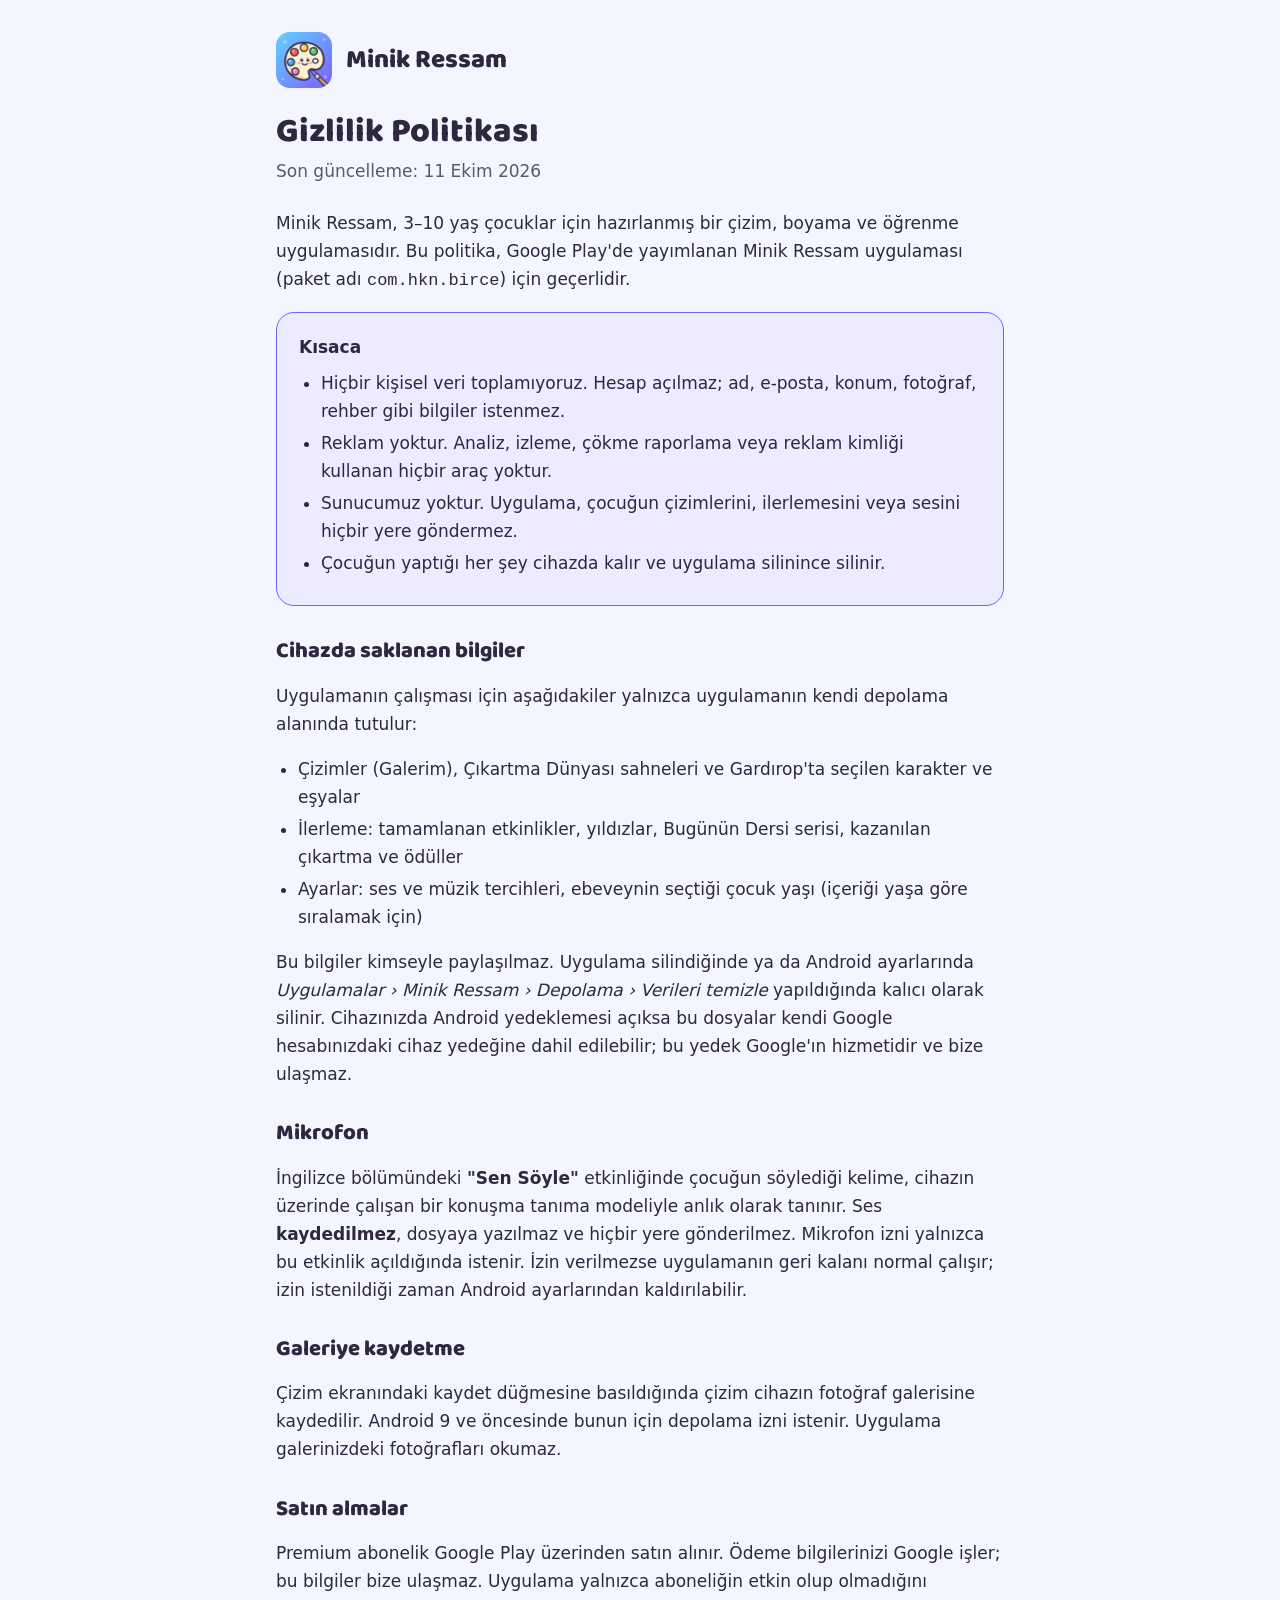
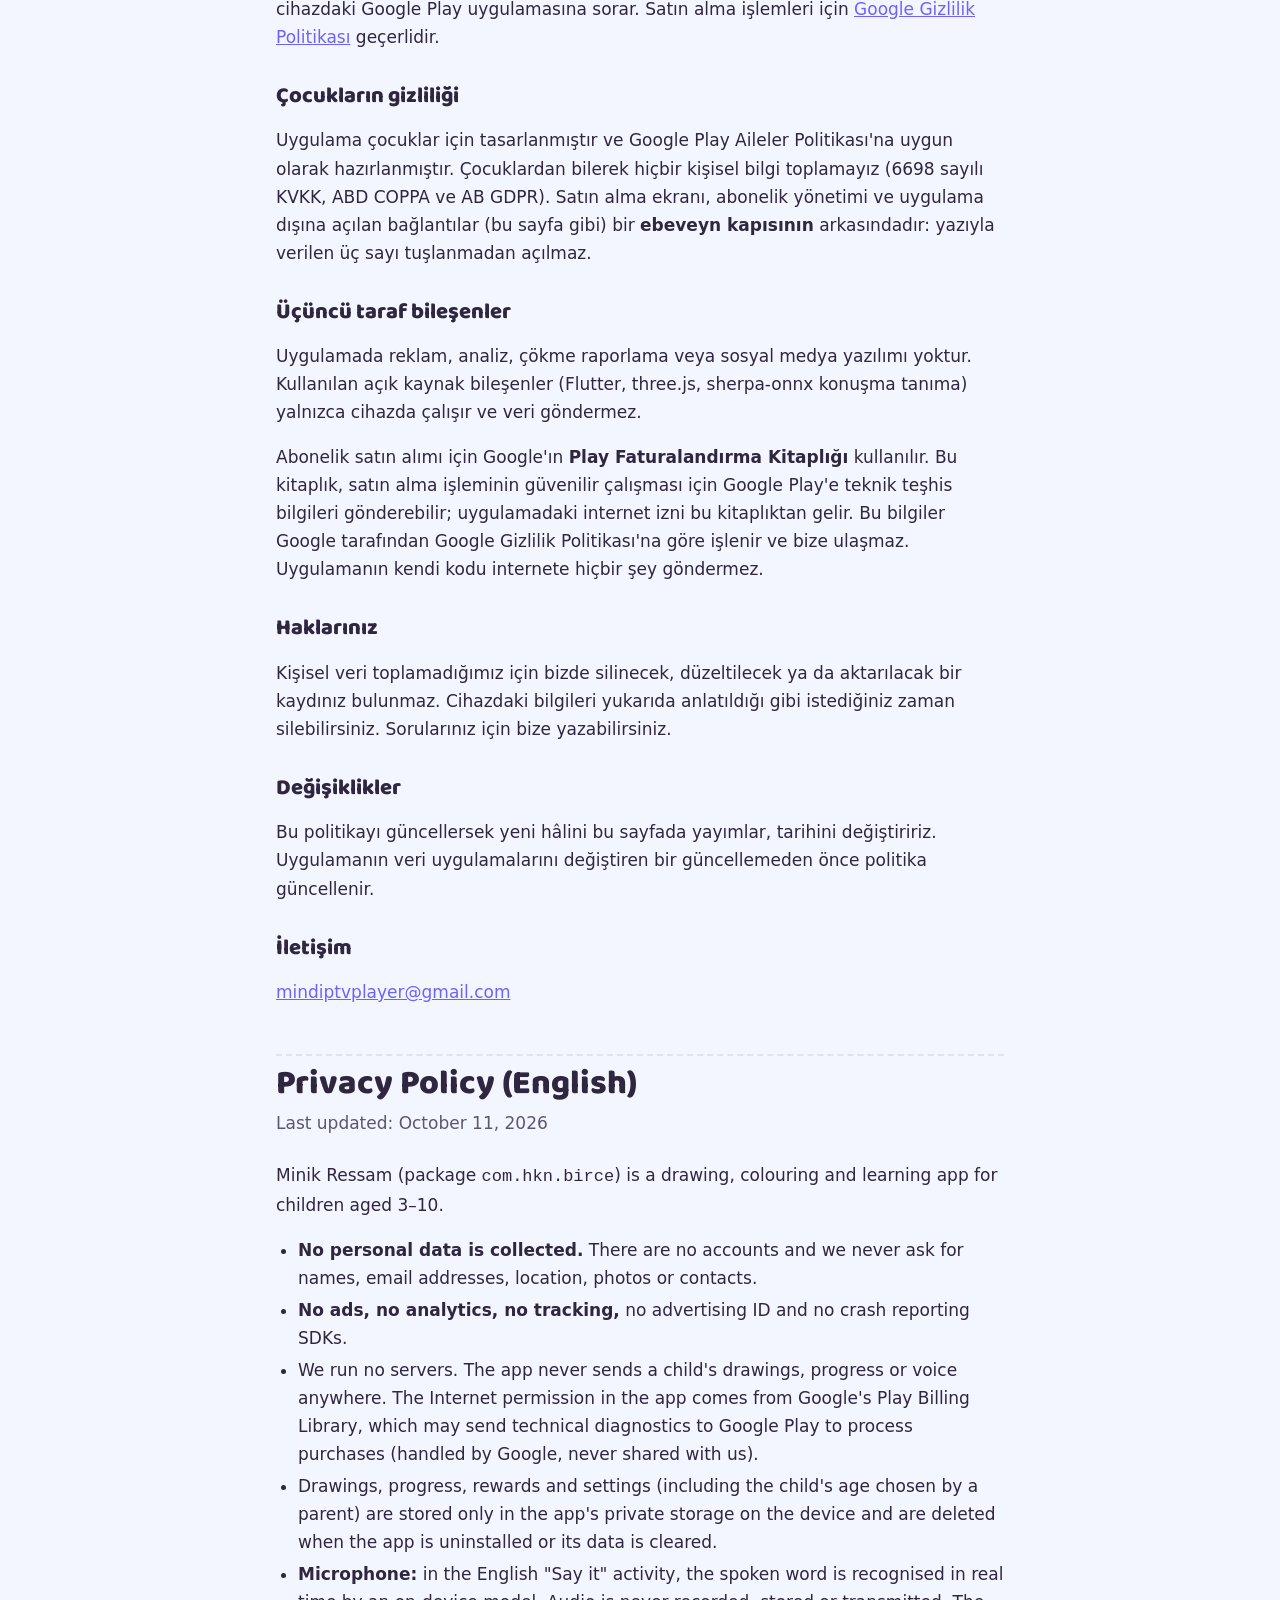
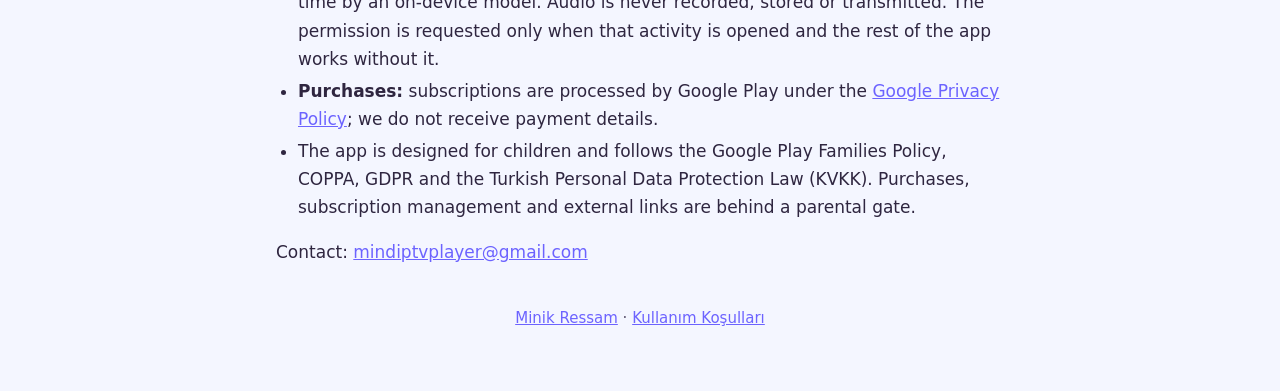
==== gizlilik/index.html @ 478c1c88 "Minik Ressam: gizlilik politikası, kullanım koşulları ve tanıtım sayfası" ====
<!doctype html>
<html lang="tr">
<head>
<meta charset="utf-8">
<meta name="viewport" content="width=device-width, initial-scale=1">
<title>Minik Ressam Gizlilik</title>
<meta name="description" content="Minik Ressam çocuk uygulamasının gizlilik politikası: kişisel veri toplanmaz, reklam yoktur, her şey cihazda kalır.">
<link rel="icon" href="../assets/favicon.png">
<link rel="stylesheet" href="../assets/style.css">
</head>
<body>
<main>
  <header class="top">
    <img src="../assets/icon.png" alt="">
    <a href="../">Minik Ressam</a>
  </header>

  <h1>Gizlilik Politikası</h1>
  <p class="updated">Son güncelleme: 11 Ekim 2026</p>

  <p>Minik Ressam, 3–10 yaş çocuklar için hazırlanmış bir çizim, boyama ve öğrenme uygulamasıdır. Bu politika,
  Google Play'de yayımlanan Minik Ressam uygulaması (paket adı <code>com.hkn.birce</code>) için geçerlidir.</p>

  <div class="card summary">
    <strong>Kısaca</strong>
    <ul>
      <li>Hiçbir kişisel veri toplamıyoruz. Hesap açılmaz; ad, e-posta, konum, fotoğraf, rehber gibi bilgiler istenmez.</li>
      <li>Reklam yoktur. Analiz, izleme, çökme raporlama veya reklam kimliği kullanan hiçbir araç yoktur.</li>
      <li>Sunucumuz yoktur. Uygulama, çocuğun çizimlerini, ilerlemesini veya sesini hiçbir yere göndermez.</li>
      <li>Çocuğun yaptığı her şey cihazda kalır ve uygulama silinince silinir.</li>
    </ul>
  </div>

  <h2>Cihazda saklanan bilgiler</h2>
  <p>Uygulamanın çalışması için aşağıdakiler yalnızca uygulamanın kendi depolama alanında tutulur:</p>
  <ul>
    <li>Çizimler (Galerim), Çıkartma Dünyası sahneleri ve Gardırop'ta seçilen karakter ve eşyalar</li>
    <li>İlerleme: tamamlanan etkinlikler, yıldızlar, Bugünün Dersi serisi, kazanılan çıkartma ve ödüller</li>
    <li>Ayarlar: ses ve müzik tercihleri, ebeveynin seçtiği çocuk yaşı (içeriği yaşa göre sıralamak için)</li>
  </ul>
  <p>Bu bilgiler kimseyle paylaşılmaz. Uygulama silindiğinde ya da Android ayarlarında
  <em>Uygulamalar › Minik Ressam › Depolama › Verileri temizle</em> yapıldığında kalıcı olarak silinir.
  Cihazınızda Android yedeklemesi açıksa bu dosyalar kendi Google hesabınızdaki cihaz yedeğine dahil
  edilebilir; bu yedek Google'ın hizmetidir ve bize ulaşmaz.</p>

  <h2>Mikrofon</h2>
  <p>İngilizce bölümündeki <strong>"Sen Söyle"</strong> etkinliğinde çocuğun söylediği kelime, cihazın üzerinde
  çalışan bir konuşma tanıma modeliyle anlık olarak tanınır. Ses <strong>kaydedilmez</strong>, dosyaya yazılmaz
  ve hiçbir yere gönderilmez. Mikrofon izni yalnızca bu etkinlik açıldığında istenir. İzin verilmezse uygulamanın
  geri kalanı normal çalışır; izin istenildiği zaman Android ayarlarından kaldırılabilir.</p>

  <h2>Galeriye kaydetme</h2>
  <p>Çizim ekranındaki kaydet düğmesine basıldığında çizim cihazın fotoğraf galerisine kaydedilir. Android 9 ve
  öncesinde bunun için depolama izni istenir. Uygulama galerinizdeki fotoğrafları okumaz.</p>

  <h2>Satın almalar</h2>
  <p>Premium abonelik Google Play üzerinden satın alınır. Ödeme bilgilerinizi Google işler; bu bilgiler bize
  ulaşmaz. Uygulama yalnızca aboneliğin etkin olup olmadığını cihazdaki Google Play uygulamasına sorar.
  Satın alma işlemleri için <a href="https://policies.google.com/privacy" rel="noopener">Google Gizlilik
  Politikası</a> geçerlidir.</p>

  <h2>Çocukların gizliliği</h2>
  <p>Uygulama çocuklar için tasarlanmıştır ve Google Play Aileler Politikası'na uygun olarak hazırlanmıştır.
  Çocuklardan bilerek hiçbir kişisel bilgi toplamayız (6698 sayılı KVKK, ABD COPPA ve AB GDPR). Satın alma ekranı,
  abonelik yönetimi ve uygulama dışına açılan bağlantılar (bu sayfa gibi) bir <strong>ebeveyn kapısının</strong>
  arkasındadır: yazıyla verilen üç sayı tuşlanmadan açılmaz.</p>

  <h2>Üçüncü taraf bileşenler</h2>
  <p>Uygulamada reklam, analiz, çökme raporlama veya sosyal medya yazılımı yoktur. Kullanılan açık kaynak
  bileşenler (Flutter, three.js, sherpa-onnx konuşma tanıma) yalnızca cihazda çalışır ve veri göndermez.</p>
  <p>Abonelik satın alımı için Google'ın <strong>Play Faturalandırma Kitaplığı</strong> kullanılır. Bu kitaplık,
  satın alma işleminin güvenilir çalışması için Google Play'e teknik teşhis bilgileri gönderebilir; uygulamadaki
  internet izni bu kitaplıktan gelir. Bu bilgiler Google tarafından Google Gizlilik Politikası'na göre işlenir ve
  bize ulaşmaz. Uygulamanın kendi kodu internete hiçbir şey göndermez.</p>

  <h2>Haklarınız</h2>
  <p>Kişisel veri toplamadığımız için bizde silinecek, düzeltilecek ya da aktarılacak bir kaydınız bulunmaz.
  Cihazdaki bilgileri yukarıda anlatıldığı gibi istediğiniz zaman silebilirsiniz. Sorularınız için bize
  yazabilirsiniz.</p>

  <h2>Değişiklikler</h2>
  <p>Bu politikayı güncellersek yeni hâlini bu sayfada yayımlar, tarihini değiştiririz. Uygulamanın veri
  uygulamalarını değiştiren bir güncellemeden önce politika güncellenir.</p>

  <h2>İletişim</h2>
  <p><a href="mailto:mindiptvplayer@gmail.com">mindiptvplayer@gmail.com</a></p>

  <section class="lang" lang="en">
    <h1>Privacy Policy (English)</h1>
    <p class="updated">Last updated: October 11, 2026</p>
    <p>Minik Ressam (package <code>com.hkn.birce</code>) is a drawing, colouring and learning app for children
    aged 3–10.</p>
    <ul>
      <li><strong>No personal data is collected.</strong> There are no accounts and we never ask for names, email
      addresses, location, photos or contacts.</li>
      <li><strong>No ads, no analytics, no tracking,</strong> no advertising ID and no crash reporting SDKs.</li>
      <li>We run no servers. The app never sends a child's drawings, progress or voice anywhere. The Internet
      permission in the app comes from Google's Play Billing Library, which may send technical diagnostics to
      Google Play to process purchases (handled by Google, never shared with us).</li>
      <li>Drawings, progress, rewards and settings (including the child's age chosen by a parent) are stored only
      in the app's private storage on the device and are deleted when the app is uninstalled or its data is
      cleared.</li>
      <li><strong>Microphone:</strong> in the English "Say it" activity, the spoken word is recognised in real time by
      an on-device model. Audio is never recorded, stored or transmitted. The permission is requested only when
      that activity is opened and the rest of the app works without it.</li>
      <li><strong>Purchases:</strong> subscriptions are processed by Google Play under the
      <a href="https://policies.google.com/privacy" rel="noopener">Google Privacy Policy</a>; we do not receive
      payment details.</li>
      <li>The app is designed for children and follows the Google Play Families Policy, COPPA, GDPR and the
      Turkish Personal Data Protection Law (KVKK). Purchases, subscription management and external links are
      behind a parental gate.</li>
    </ul>
    <p>Contact: <a href="mailto:mindiptvplayer@gmail.com">mindiptvplayer@gmail.com</a></p>
  </section>

  <footer><a href="../">Minik Ressam</a> · <a href="../kullanim-kosullari/">Kullanım Koşulları</a></footer>
</main>
</body>
</html>
---- assets/style.css ----
@font-face {
  font-family: "Baloo 2";
  src: url("Baloo2-ExtraBold.ttf") format("truetype");
  font-weight: 800;
  font-display: swap;
}

:root {
  --bg: #f4f6ff;
  --card: #ffffff;
  --ink: #2f2640;
  --ink-soft: #5d5670;
  --line: #e3e1ef;
  --accent: #6c63ff;
  --accent-soft: #ecebff;
  --ok: #2e9d57;
  color-scheme: light;
}

@media (prefers-color-scheme: dark) {
  :root:not([data-theme="light"]) {
    --bg: #17141f;
    --card: #221e2d;
    --ink: #f1eef8;
    --ink-soft: #b9b3c9;
    --line: #36304a;
    --accent: #a19bff;
    --accent-soft: #2d2945;
    --ok: #6fd391;
    color-scheme: dark;
  }
}

:root[data-theme="dark"] {
  --bg: #17141f;
  --card: #221e2d;
  --ink: #f1eef8;
  --ink-soft: #b9b3c9;
  --line: #36304a;
  --accent: #a19bff;
  --accent-soft: #2d2945;
  --ok: #6fd391;
  color-scheme: dark;
}

* { box-sizing: border-box; }

html { -webkit-text-size-adjust: 100%; }

body {
  margin: 0;
  background: var(--bg);
  color: var(--ink);
  font: 17px/1.65 system-ui, -apple-system, "Segoe UI", Roboto, "Noto Sans", sans-serif;
}

main {
  max-width: 760px;
  margin: 0 auto;
  padding: 32px 16px 64px;
}

header.top {
  display: flex;
  align-items: center;
  gap: 14px;
  margin-bottom: 24px;
}

header.top img {
  width: 56px;
  height: 56px;
  border-radius: 14px;
}

header.top a {
  color: inherit;
  text-decoration: none;
  font: 800 26px/1.1 "Baloo 2", system-ui, sans-serif;
}

h1, h2 {
  font-family: "Baloo 2", system-ui, sans-serif;
  font-weight: 800;
  line-height: 1.2;
}

h1 { font-size: 34px; margin: 0 0 4px; }
h2 { font-size: 22px; margin: 32px 0 8px; }

.updated { color: var(--ink-soft); margin: 0 0 24px; }

.card {
  background: var(--card);
  border: 1px solid var(--line);
  border-radius: 18px;
  padding: 20px 22px;
  margin: 16px 0;
}

.card.summary { border-color: var(--accent); background: var(--accent-soft); }

ul { padding-left: 22px; margin: 8px 0; }
li { margin: 4px 0; }

a { color: var(--accent); }

.lang {
  margin-top: 48px;
  padding-top: 8px;
  border-top: 2px dashed var(--line);
}

.hero {
  text-align: center;
  padding: 24px 0 8px;
}

.hero img {
  width: 128px;
  height: 128px;
  border-radius: 30px;
  box-shadow: 0 10px 30px rgba(80, 70, 160, .25);
}

.hero h1 { font-size: 42px; margin-top: 16px; }
.hero p { color: var(--ink-soft); font-size: 19px; margin: 4px 0 0; }

.links {
  display: grid;
  grid-template-columns: repeat(auto-fit, minmax(200px, 1fr));
  gap: 12px;
  margin: 28px 0;
}

.links a {
  display: block;
  background: var(--card);
  border: 1px solid var(--line);
  border-radius: 16px;
  padding: 16px 18px;
  text-decoration: none;
  color: var(--ink);
  font-weight: 600;
}

.links a span { display: block; color: var(--ink-soft); font-weight: 400; font-size: 15px; }

footer {
  color: var(--ink-soft);
  font-size: 15px;
  margin-top: 40px;
  text-align: center;
}
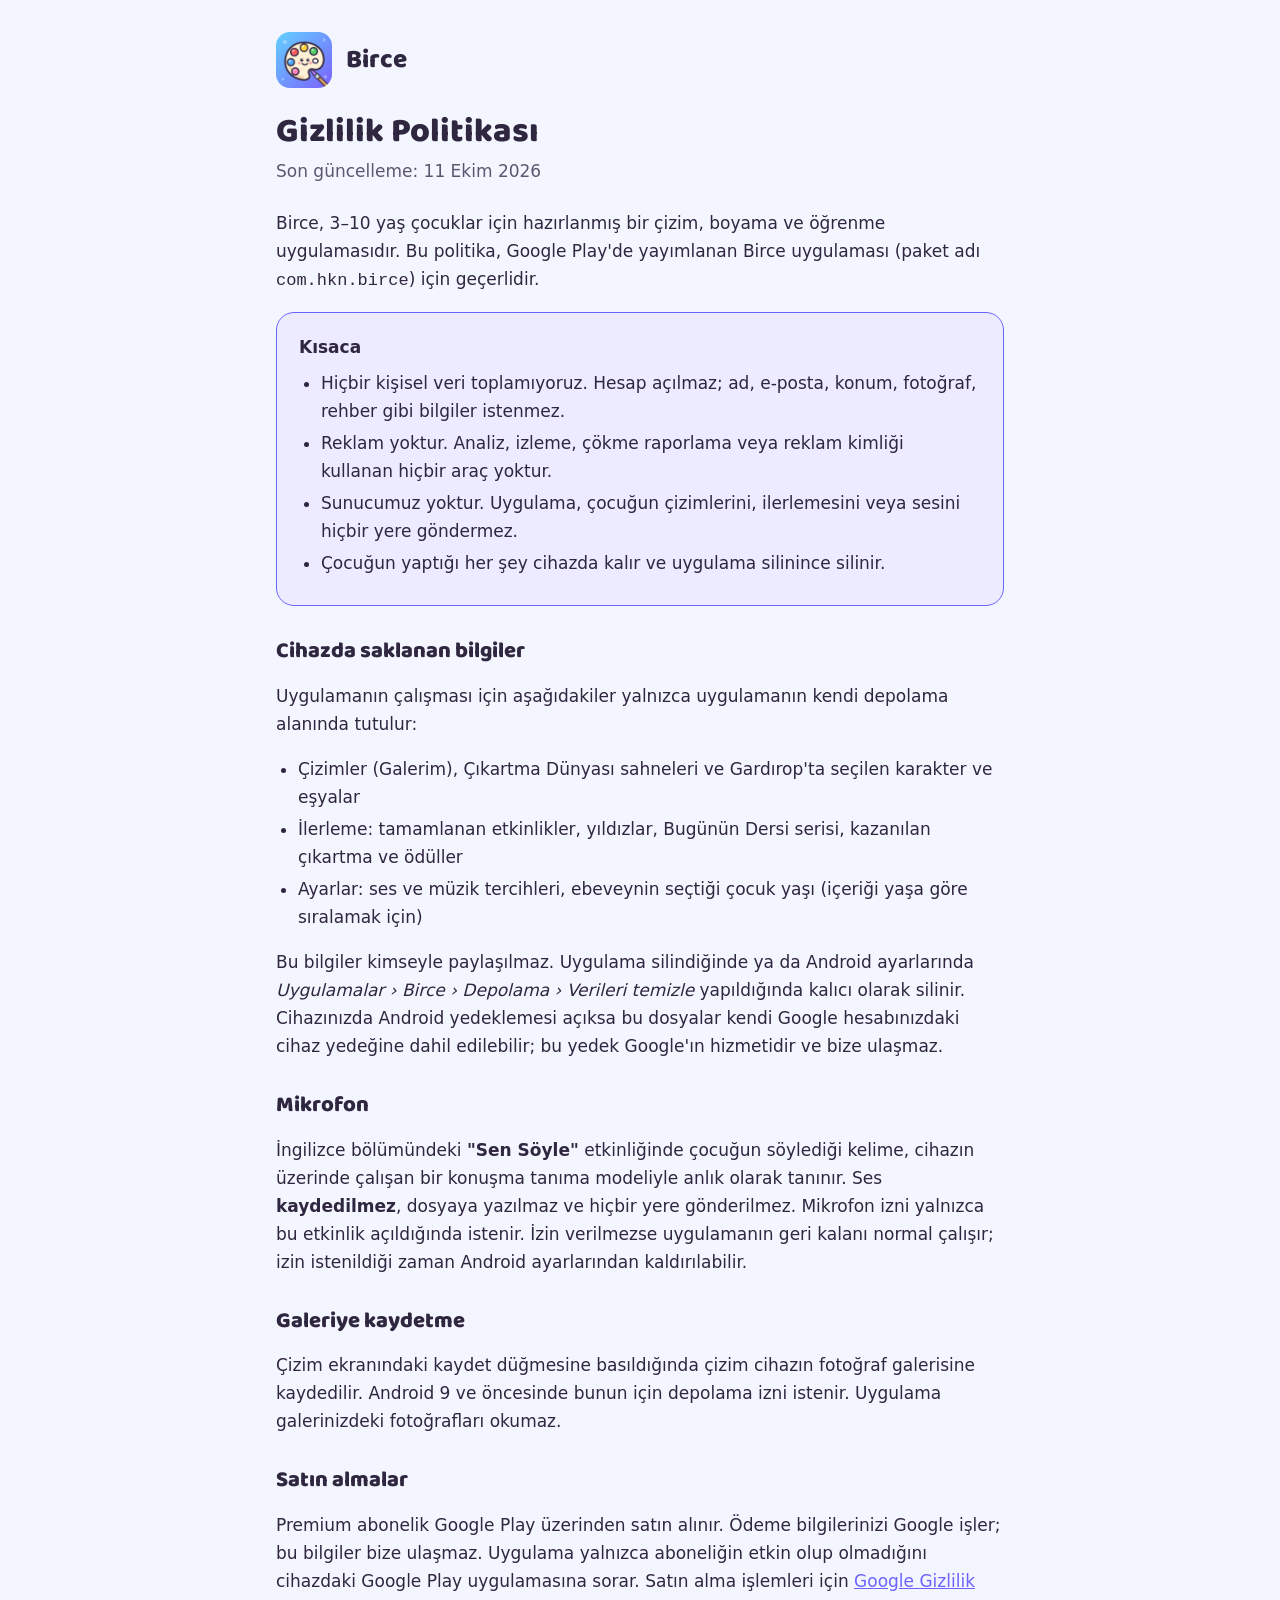
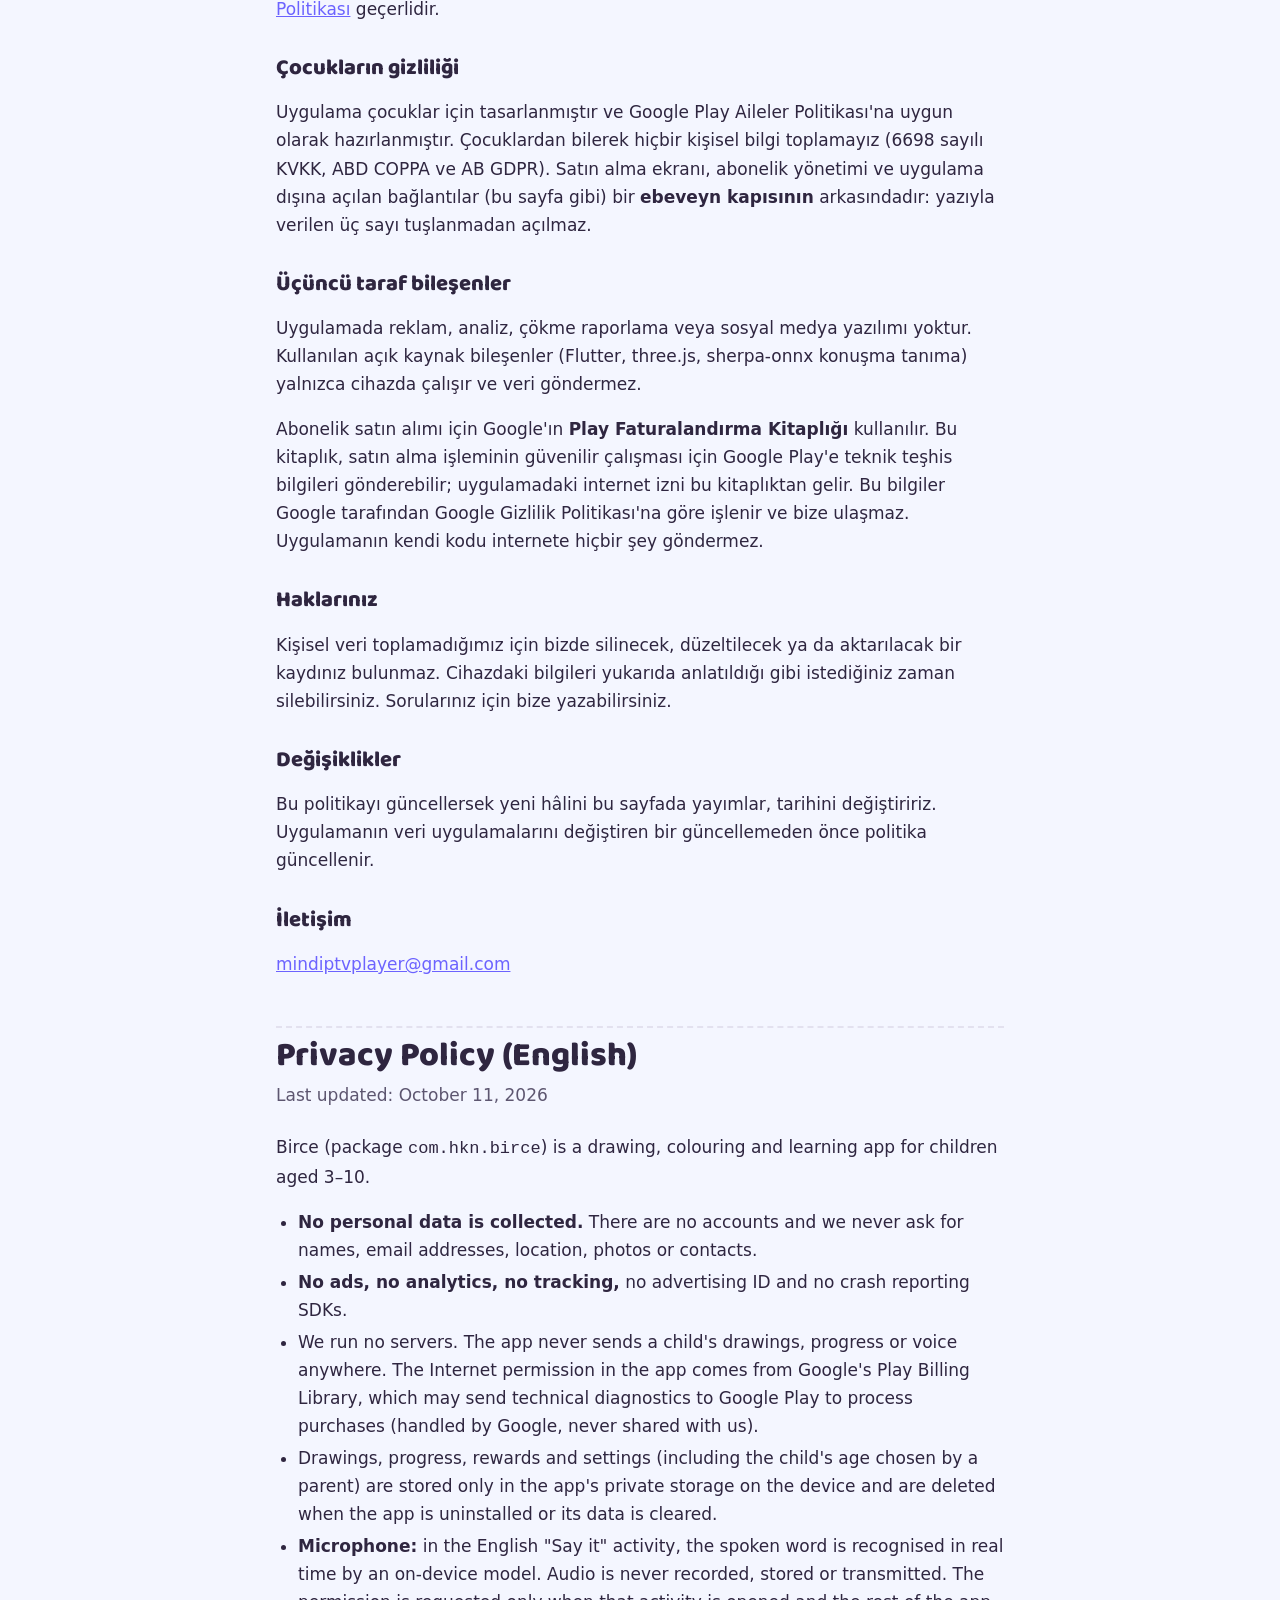
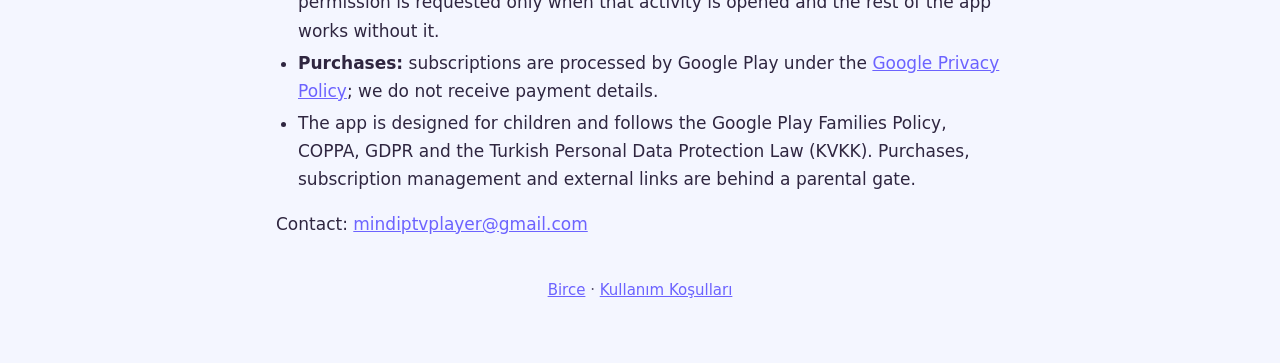
==== commit 5c60b4f5: "Uygulamanın adı Birce oldu" ====
--- a/gizlilik/index.html
+++ b/gizlilik/index.html
@@ -3,8 +3,8 @@
 <head>
 <meta charset="utf-8">
 <meta name="viewport" content="width=device-width, initial-scale=1">
-<title>Minik Ressam Gizlilik</title>
-<meta name="description" content="Minik Ressam çocuk uygulamasının gizlilik politikası: kişisel veri toplanmaz, reklam yoktur, her şey cihazda kalır.">
+<title>Birce Gizlilik</title>
+<meta name="description" content="Birce çocuk uygulamasının gizlilik politikası: kişisel veri toplanmaz, reklam yoktur, her şey cihazda kalır.">
 <link rel="icon" href="../assets/favicon.png">
 <link rel="stylesheet" href="../assets/style.css">
 </head>
@@ -12,14 +12,14 @@
 <main>
   <header class="top">
     <img src="../assets/icon.png" alt="">
-    <a href="../">Minik Ressam</a>
+    <a href="../">Birce</a>
   </header>
 
   <h1>Gizlilik Politikası</h1>
   <p class="updated">Son güncelleme: 11 Ekim 2026</p>
 
-  <p>Minik Ressam, 3–10 yaş çocuklar için hazırlanmış bir çizim, boyama ve öğrenme uygulamasıdır. Bu politika,
-  Google Play'de yayımlanan Minik Ressam uygulaması (paket adı <code>com.hkn.birce</code>) için geçerlidir.</p>
+  <p>Birce, 3–10 yaş çocuklar için hazırlanmış bir çizim, boyama ve öğrenme uygulamasıdır. Bu politika,
+  Google Play'de yayımlanan Birce uygulaması (paket adı <code>com.hkn.birce</code>) için geçerlidir.</p>
 
   <div class="card summary">
     <strong>Kısaca</strong>
@@ -39,7 +39,7 @@
     <li>Ayarlar: ses ve müzik tercihleri, ebeveynin seçtiği çocuk yaşı (içeriği yaşa göre sıralamak için)</li>
   </ul>
   <p>Bu bilgiler kimseyle paylaşılmaz. Uygulama silindiğinde ya da Android ayarlarında
-  <em>Uygulamalar › Minik Ressam › Depolama › Verileri temizle</em> yapıldığında kalıcı olarak silinir.
+  <em>Uygulamalar › Birce › Depolama › Verileri temizle</em> yapıldığında kalıcı olarak silinir.
   Cihazınızda Android yedeklemesi açıksa bu dosyalar kendi Google hesabınızdaki cihaz yedeğine dahil
   edilebilir; bu yedek Google'ın hizmetidir ve bize ulaşmaz.</p>
 
@@ -88,7 +88,7 @@
   <section class="lang" lang="en">
     <h1>Privacy Policy (English)</h1>
     <p class="updated">Last updated: October 11, 2026</p>
-    <p>Minik Ressam (package <code>com.hkn.birce</code>) is a drawing, colouring and learning app for children
+    <p>Birce (package <code>com.hkn.birce</code>) is a drawing, colouring and learning app for children
     aged 3–10.</p>
     <ul>
       <li><strong>No personal data is collected.</strong> There are no accounts and we never ask for names, email
@@ -113,7 +113,7 @@
     <p>Contact: <a href="mailto:mindiptvplayer@gmail.com">mindiptvplayer@gmail.com</a></p>
   </section>
 
-  <footer><a href="../">Minik Ressam</a> · <a href="../kullanim-kosullari/">Kullanım Koşulları</a></footer>
+  <footer><a href="../">Birce</a> · <a href="../kullanim-kosullari/">Kullanım Koşulları</a></footer>
 </main>
 </body>
 </html>
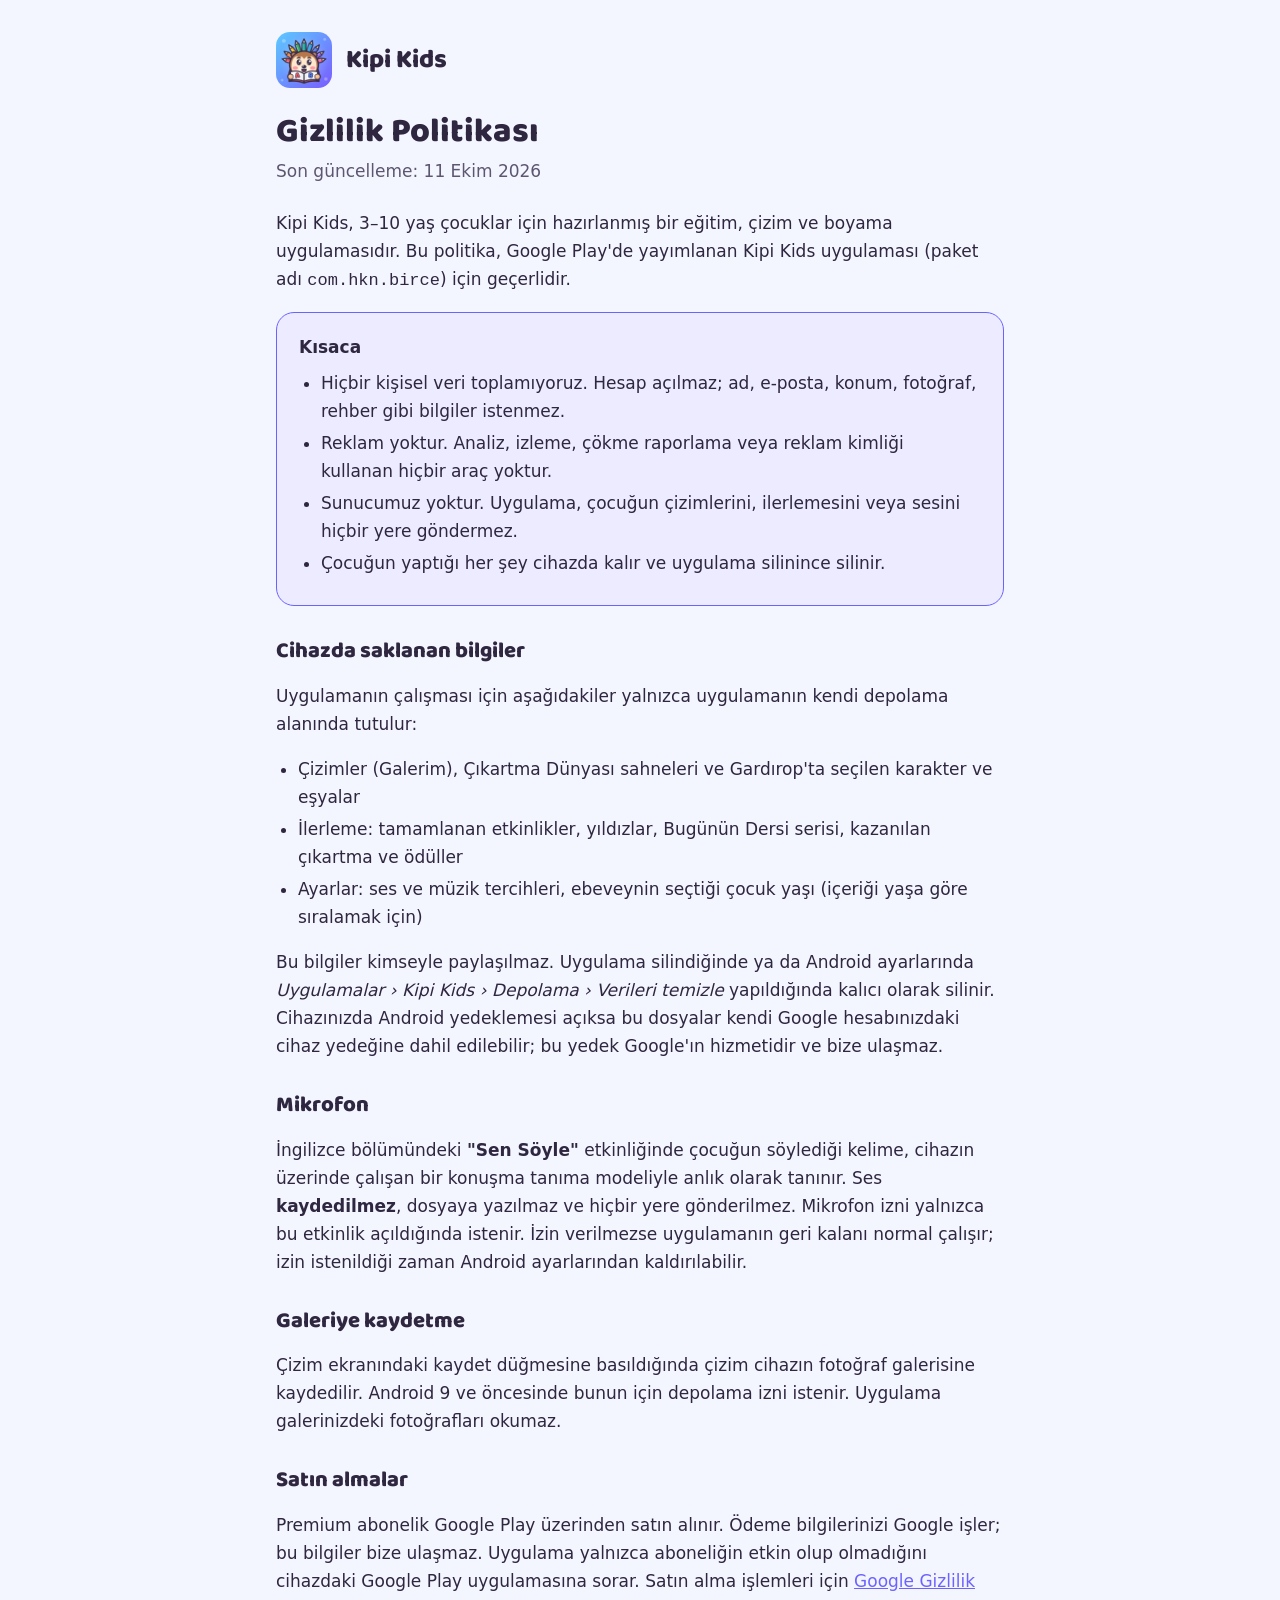
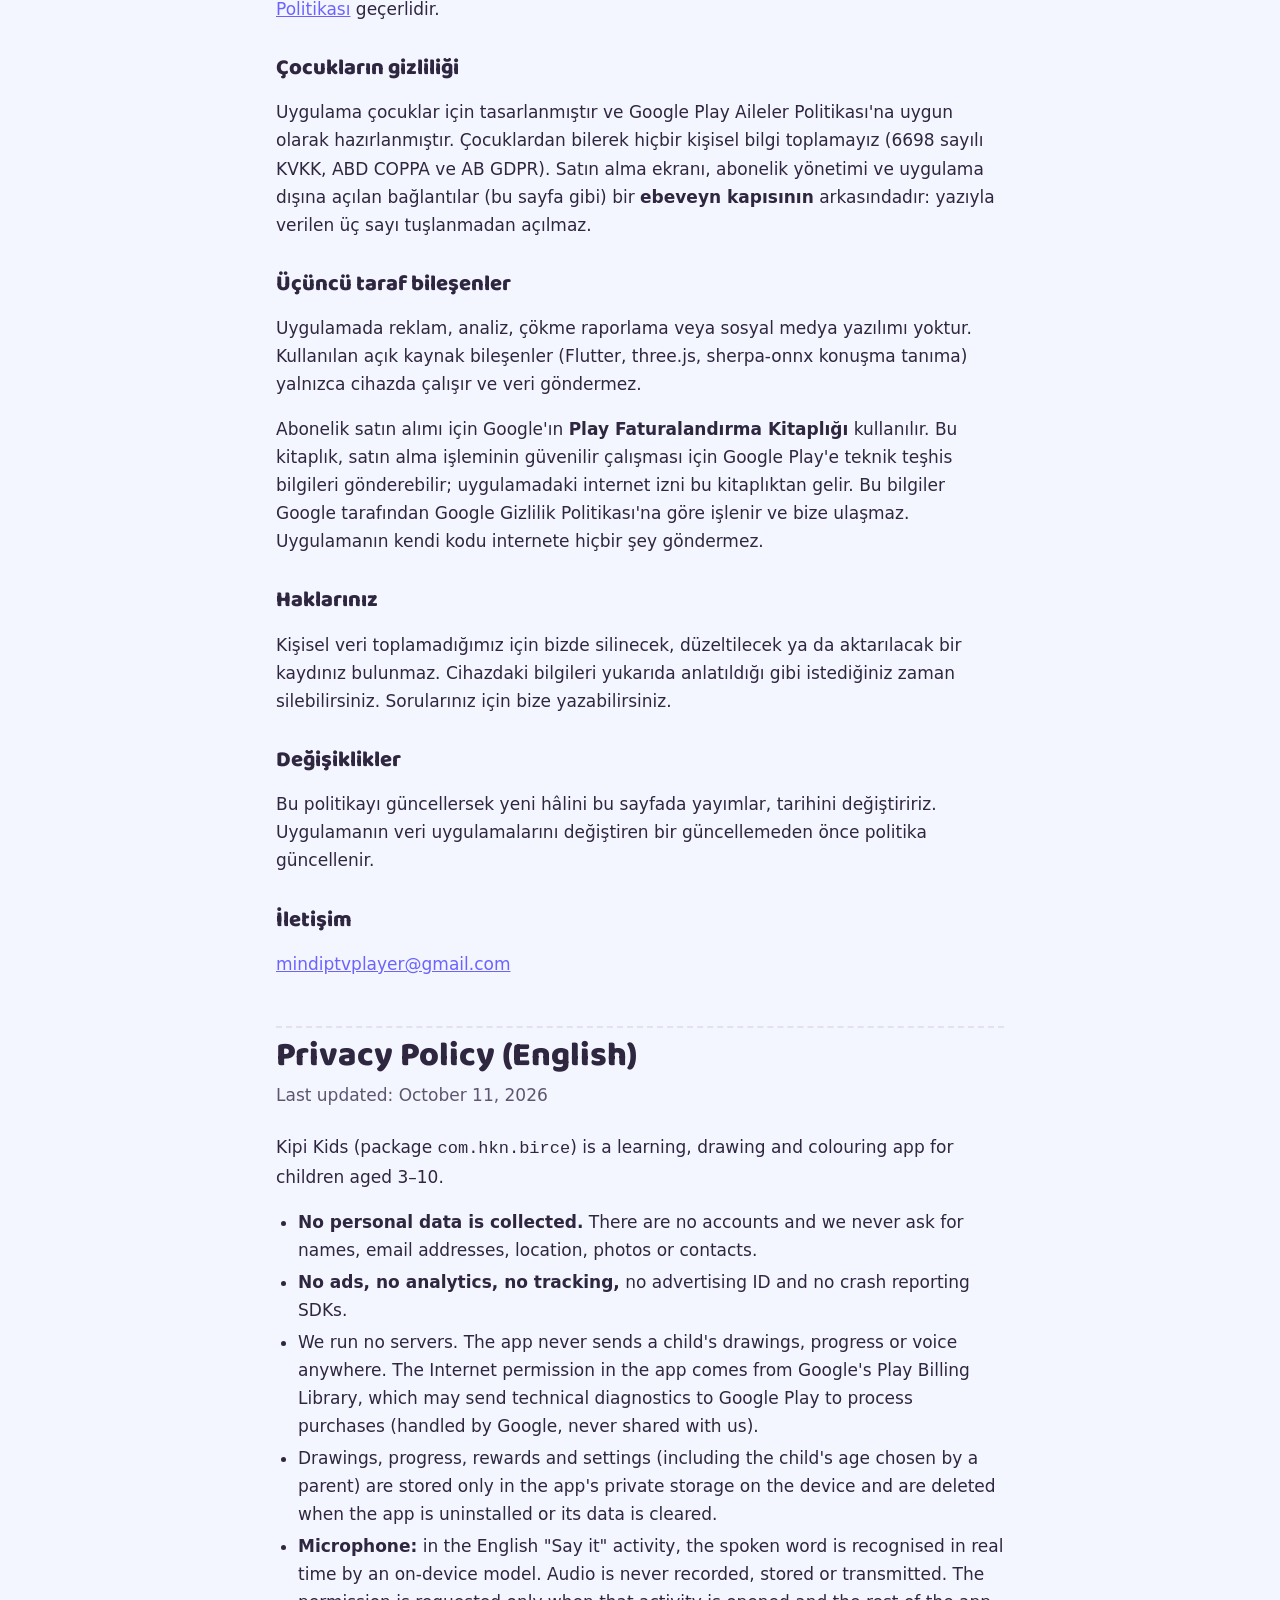
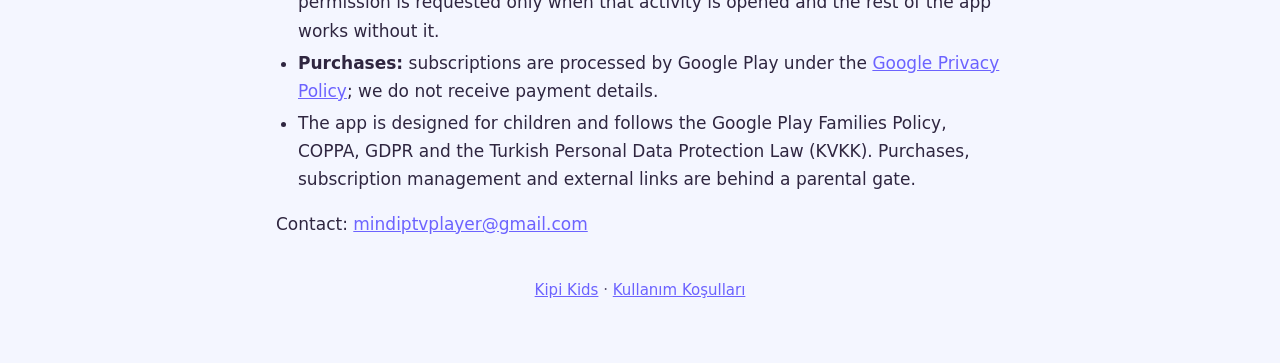
==== commit d8b4c612: "Uygulamanın adı Kipi Kids oldu; rehberi Kirpi Kipi Yeni simge (elinde ABC kitabıyla kalem dikenli ki" ====
--- a/gizlilik/index.html
+++ b/gizlilik/index.html
@@ -3,8 +3,8 @@
 <head>
 <meta charset="utf-8">
 <meta name="viewport" content="width=device-width, initial-scale=1">
-<title>Birce Gizlilik</title>
-<meta name="description" content="Birce çocuk uygulamasının gizlilik politikası: kişisel veri toplanmaz, reklam yoktur, her şey cihazda kalır.">
+<title>Kipi Kids Gizlilik</title>
+<meta name="description" content="Kipi Kids çocuk uygulamasının gizlilik politikası: kişisel veri toplanmaz, reklam yoktur, her şey cihazda kalır.">
 <link rel="icon" href="../assets/favicon.png">
 <link rel="stylesheet" href="../assets/style.css">
 </head>
@@ -12,14 +12,14 @@
 <main>
   <header class="top">
     <img src="../assets/icon.png" alt="">
-    <a href="../">Birce</a>
+    <a href="../">Kipi Kids</a>
   </header>
 
   <h1>Gizlilik Politikası</h1>
   <p class="updated">Son güncelleme: 11 Ekim 2026</p>
 
-  <p>Birce, 3–10 yaş çocuklar için hazırlanmış bir çizim, boyama ve öğrenme uygulamasıdır. Bu politika,
-  Google Play'de yayımlanan Birce uygulaması (paket adı <code>com.hkn.birce</code>) için geçerlidir.</p>
+  <p>Kipi Kids, 3–10 yaş çocuklar için hazırlanmış bir eğitim, çizim ve boyama uygulamasıdır. Bu politika,
+  Google Play'de yayımlanan Kipi Kids uygulaması (paket adı <code>com.hkn.birce</code>) için geçerlidir.</p>
 
   <div class="card summary">
     <strong>Kısaca</strong>
@@ -39,7 +39,7 @@
     <li>Ayarlar: ses ve müzik tercihleri, ebeveynin seçtiği çocuk yaşı (içeriği yaşa göre sıralamak için)</li>
   </ul>
   <p>Bu bilgiler kimseyle paylaşılmaz. Uygulama silindiğinde ya da Android ayarlarında
-  <em>Uygulamalar › Birce › Depolama › Verileri temizle</em> yapıldığında kalıcı olarak silinir.
+  <em>Uygulamalar › Kipi Kids › Depolama › Verileri temizle</em> yapıldığında kalıcı olarak silinir.
   Cihazınızda Android yedeklemesi açıksa bu dosyalar kendi Google hesabınızdaki cihaz yedeğine dahil
   edilebilir; bu yedek Google'ın hizmetidir ve bize ulaşmaz.</p>
 
@@ -88,7 +88,7 @@
   <section class="lang" lang="en">
     <h1>Privacy Policy (English)</h1>
     <p class="updated">Last updated: October 11, 2026</p>
-    <p>Birce (package <code>com.hkn.birce</code>) is a drawing, colouring and learning app for children
+    <p>Kipi Kids (package <code>com.hkn.birce</code>) is a learning, drawing and colouring app for children
     aged 3–10.</p>
     <ul>
       <li><strong>No personal data is collected.</strong> There are no accounts and we never ask for names, email
@@ -113,7 +113,7 @@
     <p>Contact: <a href="mailto:mindiptvplayer@gmail.com">mindiptvplayer@gmail.com</a></p>
   </section>
 
-  <footer><a href="../">Birce</a> · <a href="../kullanim-kosullari/">Kullanım Koşulları</a></footer>
+  <footer><a href="../">Kipi Kids</a> · <a href="../kullanim-kosullari/">Kullanım Koşulları</a></footer>
 </main>
 </body>
 </html>
--- a/assets/style.css
+++ b/assets/style.css
@@ -152,3 +152,45 @@
   margin-top: 40px;
   text-align: center;
 }
+
+.mascot {
+  display: flex;
+  align-items: center;
+  gap: 18px;
+  margin: 24px 0 8px;
+}
+
+.mascot img {
+  flex: none;
+  width: 150px;
+  height: auto;
+}
+
+.bubble {
+  position: relative;
+  margin: 0;
+  background: var(--card);
+  border: 1px solid var(--line);
+  border-radius: 18px;
+  padding: 16px 20px;
+}
+
+/* Konuşma balonunun Kipi'ye bakan ucu. */
+.bubble::before {
+  content: "";
+  position: absolute;
+  left: -9px;
+  top: 50%;
+  width: 16px;
+  height: 16px;
+  background: var(--card);
+  border-left: 1px solid var(--line);
+  border-bottom: 1px solid var(--line);
+  transform: translateY(-50%) rotate(45deg);
+}
+
+@media (max-width: 520px) {
+  .mascot { flex-direction: column; text-align: center; }
+  .mascot img { width: 130px; }
+  .bubble::before { left: 50%; top: -9px; transform: translateX(-50%) rotate(135deg); }
+}
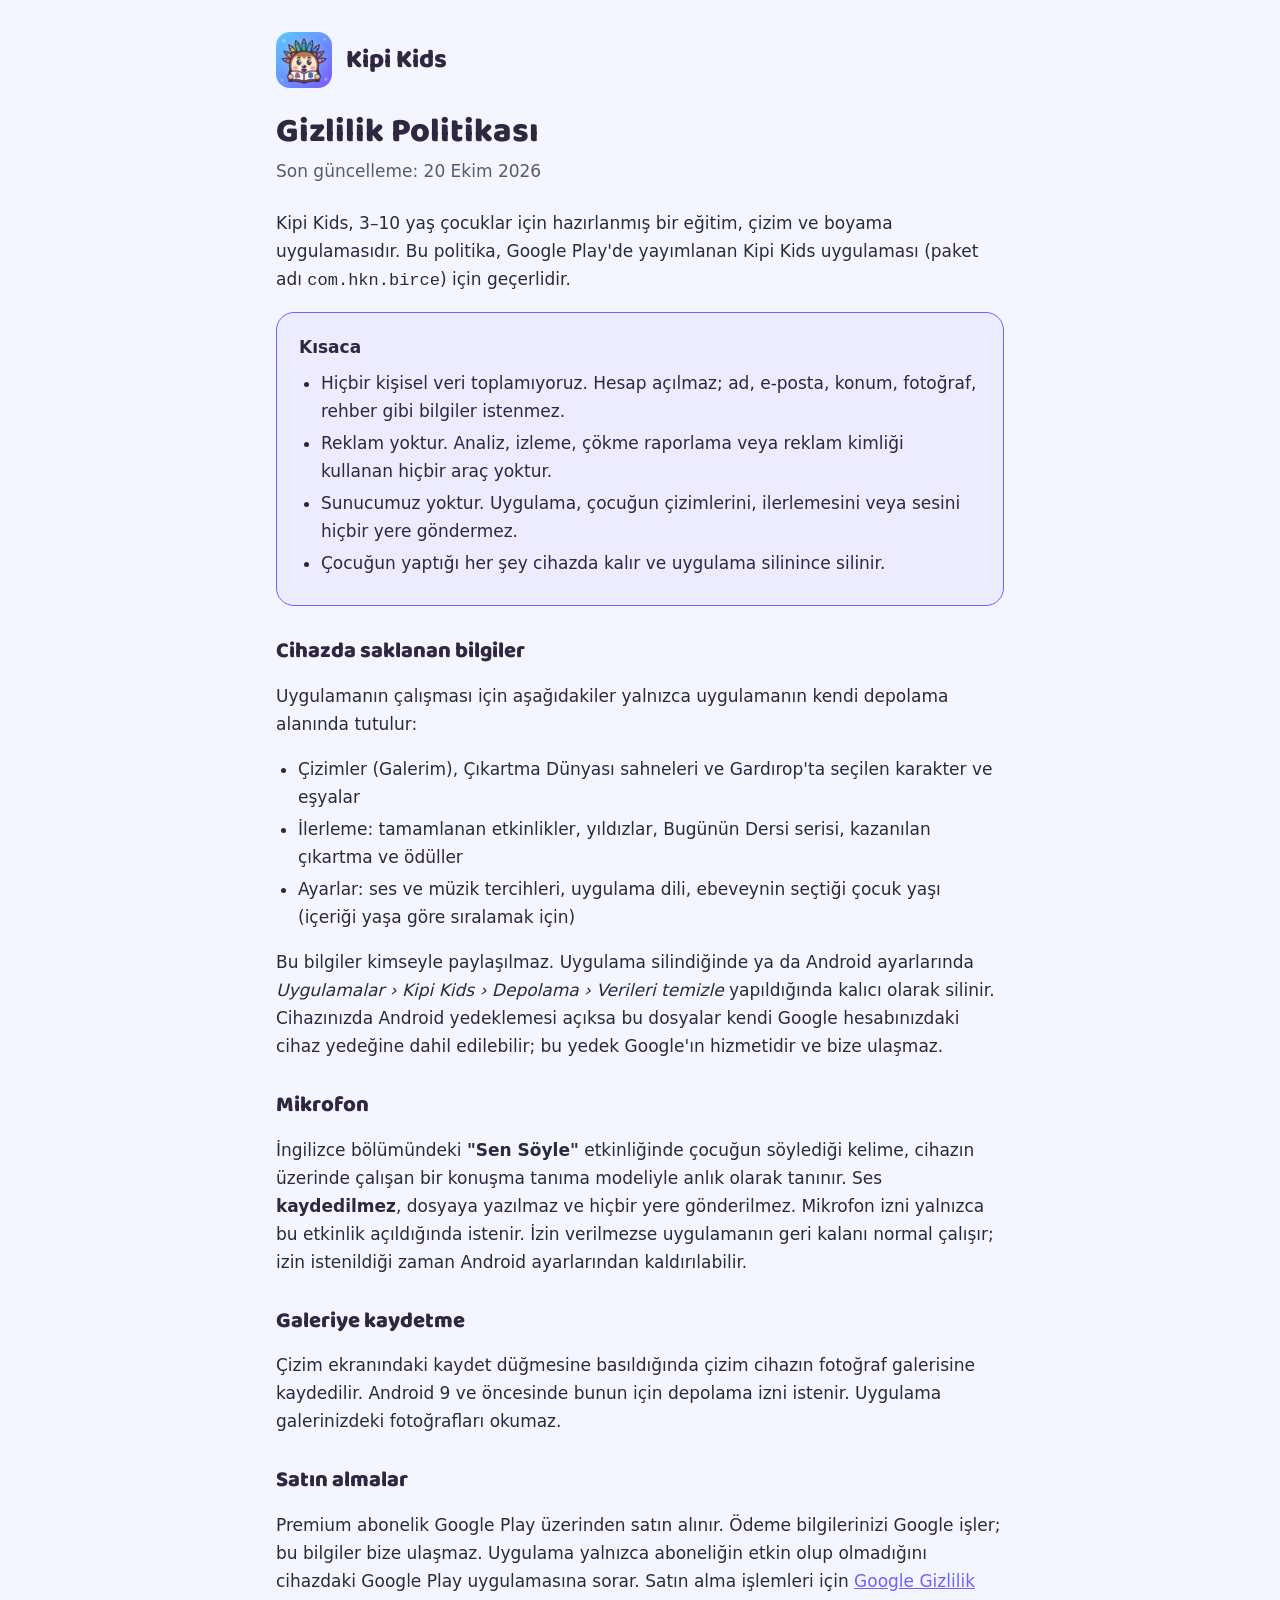
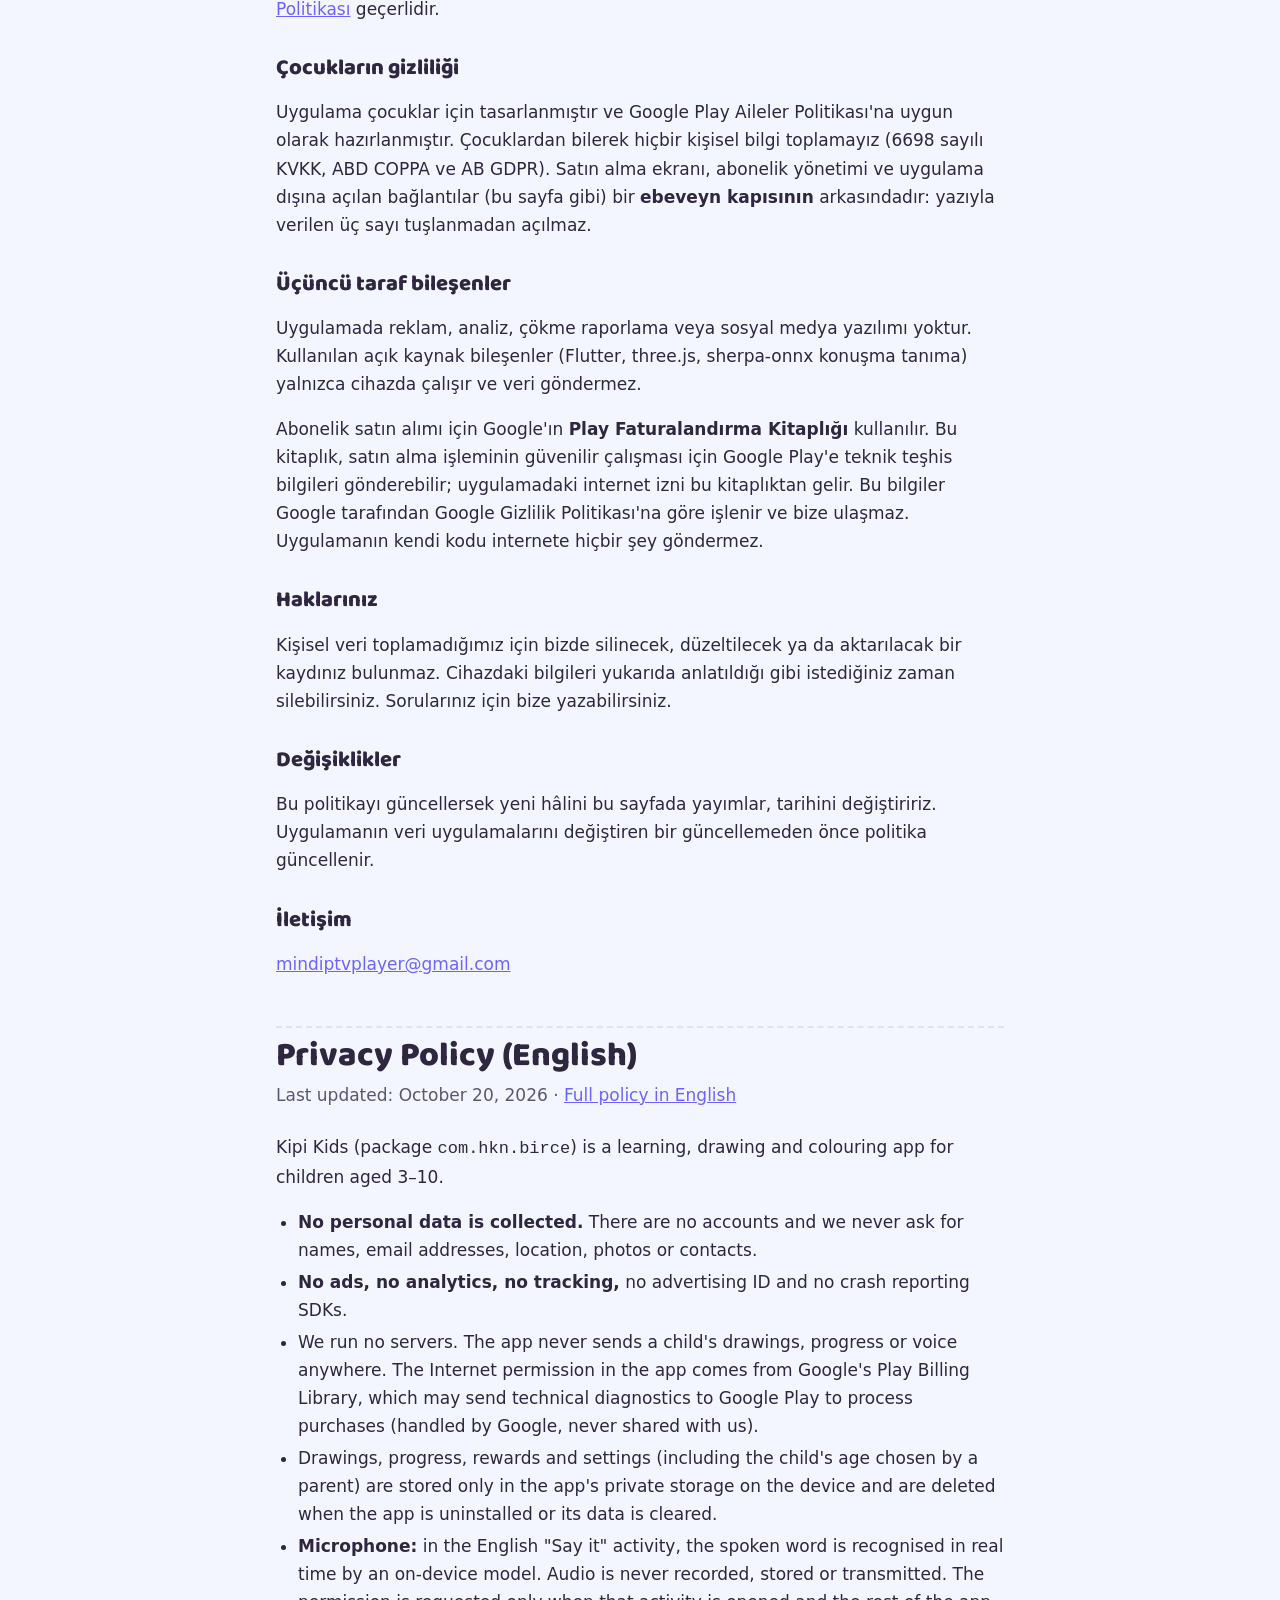
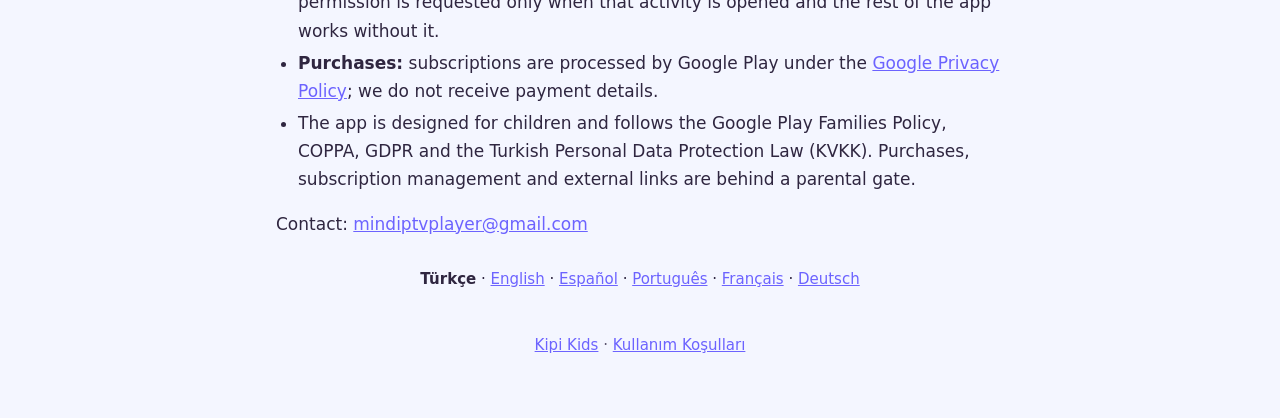
==== commit 94a33932: "İngilizce, İspanyolca, Portekizce, Fransızca ve Almanca gizlilik politikası ve kullanım koşulları Co" ====
--- a/gizlilik/index.html
+++ b/gizlilik/index.html
@@ -16,7 +16,7 @@
   </header>
 
   <h1>Gizlilik Politikası</h1>
-  <p class="updated">Son güncelleme: 11 Ekim 2026</p>
+  <p class="updated">Son güncelleme: 20 Ekim 2026</p>
 
   <p>Kipi Kids, 3–10 yaş çocuklar için hazırlanmış bir eğitim, çizim ve boyama uygulamasıdır. Bu politika,
   Google Play'de yayımlanan Kipi Kids uygulaması (paket adı <code>com.hkn.birce</code>) için geçerlidir.</p>
@@ -36,7 +36,7 @@
   <ul>
     <li>Çizimler (Galerim), Çıkartma Dünyası sahneleri ve Gardırop'ta seçilen karakter ve eşyalar</li>
     <li>İlerleme: tamamlanan etkinlikler, yıldızlar, Bugünün Dersi serisi, kazanılan çıkartma ve ödüller</li>
-    <li>Ayarlar: ses ve müzik tercihleri, ebeveynin seçtiği çocuk yaşı (içeriği yaşa göre sıralamak için)</li>
+    <li>Ayarlar: ses ve müzik tercihleri, uygulama dili, ebeveynin seçtiği çocuk yaşı (içeriği yaşa göre sıralamak için)</li>
   </ul>
   <p>Bu bilgiler kimseyle paylaşılmaz. Uygulama silindiğinde ya da Android ayarlarında
   <em>Uygulamalar › Kipi Kids › Depolama › Verileri temizle</em> yapıldığında kalıcı olarak silinir.
@@ -87,7 +87,7 @@
 
   <section class="lang" lang="en">
     <h1>Privacy Policy (English)</h1>
-    <p class="updated">Last updated: October 11, 2026</p>
+    <p class="updated">Last updated: October 20, 2026 · <a href="../en/privacy/">Full policy in English</a></p>
     <p>Kipi Kids (package <code>com.hkn.birce</code>) is a learning, drawing and colouring app for children
     aged 3–10.</p>
     <ul>
@@ -113,6 +113,8 @@
     <p>Contact: <a href="mailto:mindiptvplayer@gmail.com">mindiptvplayer@gmail.com</a></p>
   </section>
 
+  <p class="langs"><strong>Türkçe</strong> · <a href="../en/privacy/" lang="en">English</a> · <a href="../es/privacidad/" lang="es">Español</a> · <a href="../pt/privacidade/" lang="pt">Português</a> · <a href="../fr/confidentialite/" lang="fr">Français</a> · <a href="../de/datenschutz/" lang="de">Deutsch</a></p>
+
   <footer><a href="../">Kipi Kids</a> · <a href="../kullanim-kosullari/">Kullanım Koşulları</a></footer>
 </main>
 </body>
--- a/assets/style.css
+++ b/assets/style.css
@@ -194,3 +194,10 @@
   .mascot img { width: 130px; }
   .bubble::before { left: 50%; top: -9px; transform: translateX(-50%) rotate(135deg); }
 }
+
+.langs {
+  margin-top: 28px;
+  text-align: center;
+  font-size: 15px;
+  line-height: 1.8;
+}
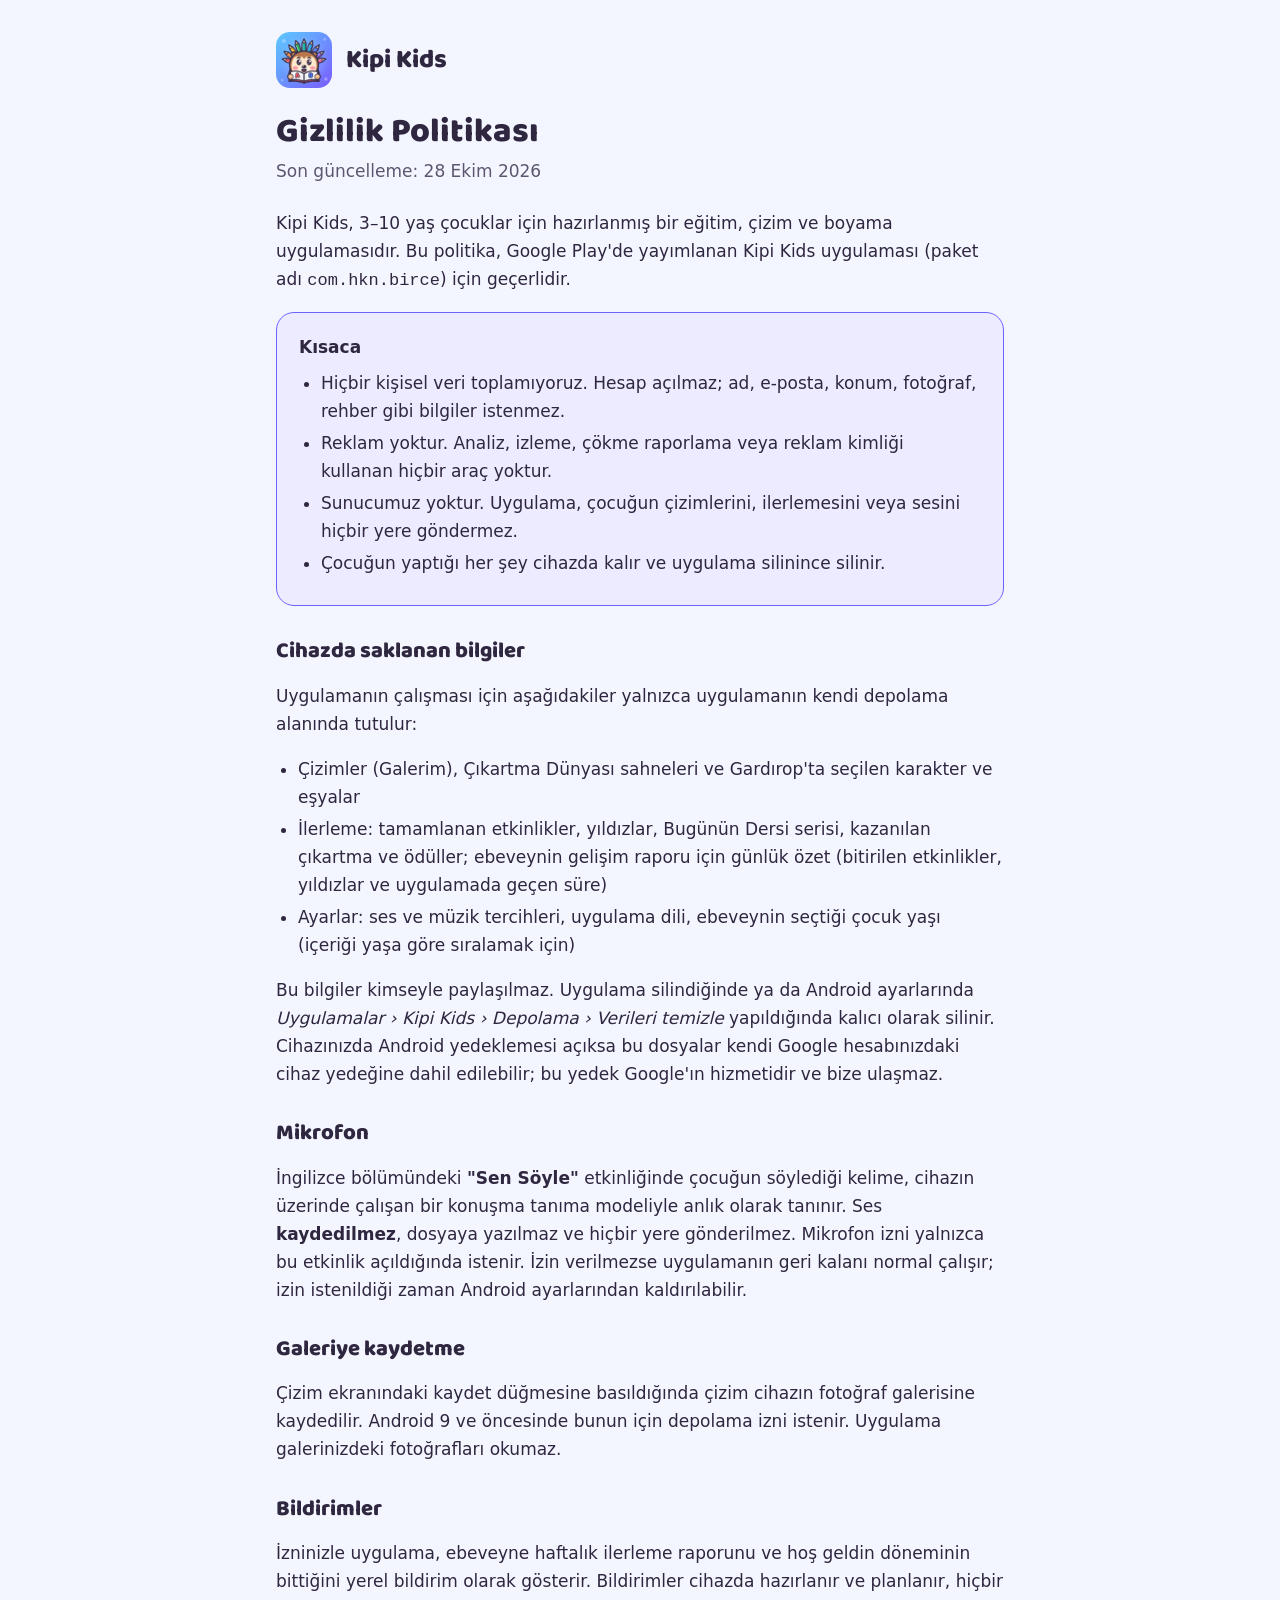
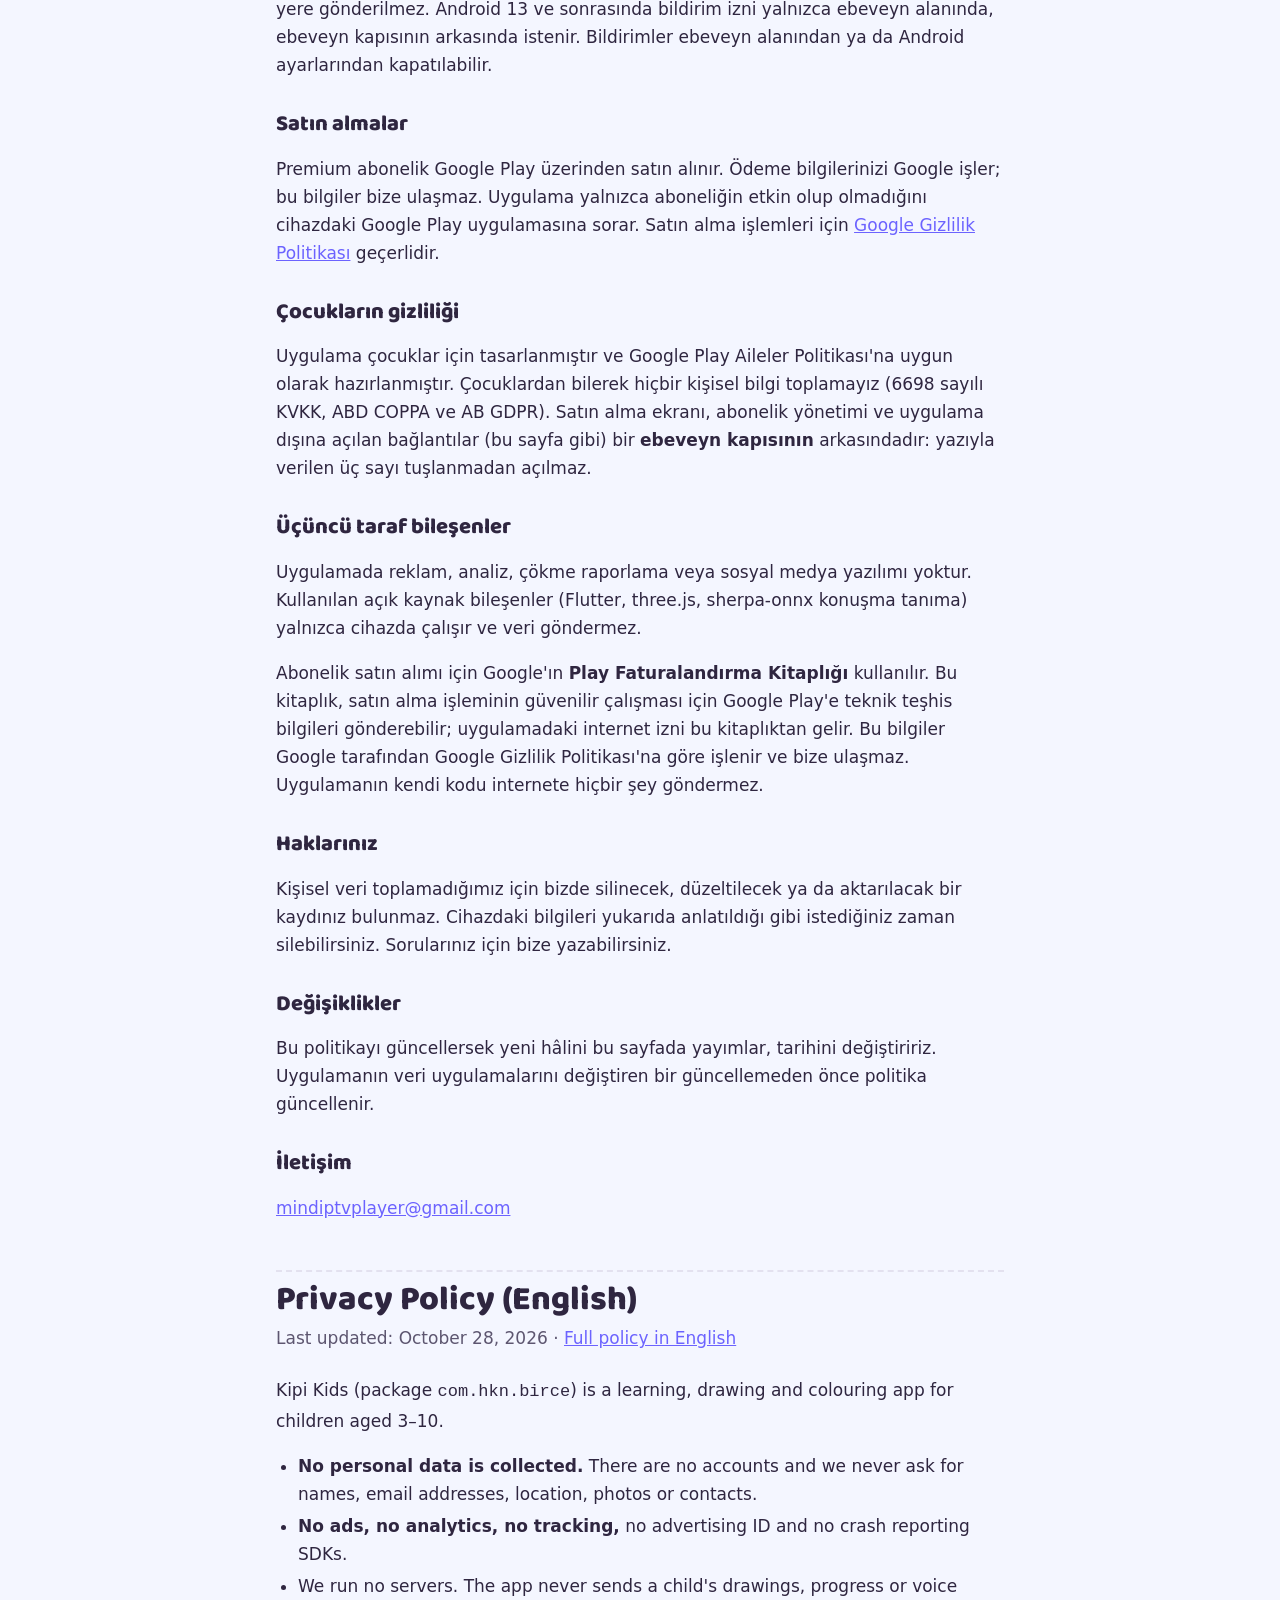
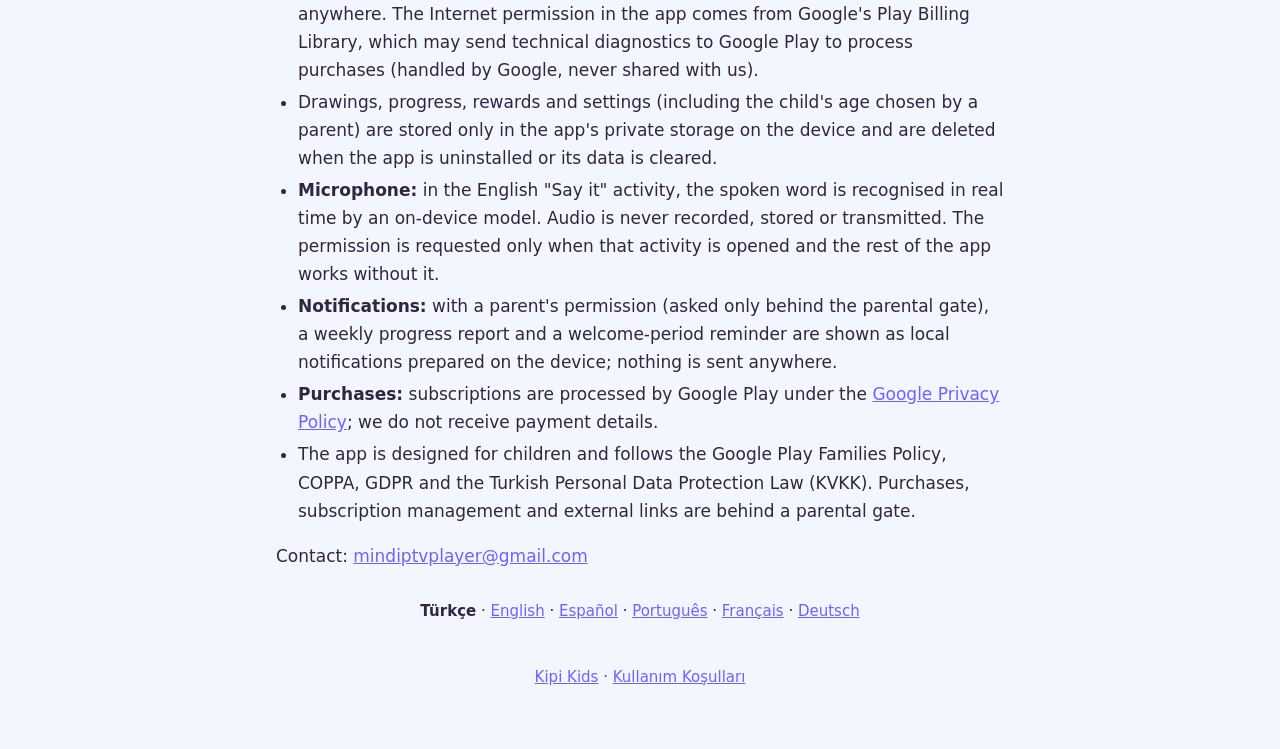
==== commit 7c1a33f6: "Bildirimler, gelişim raporu ve kademeli ücretsiz sürüm (7 dilde gizlilik ve koşullar) Co-Authored-By" ====
--- a/gizlilik/index.html
+++ b/gizlilik/index.html
@@ -16,7 +16,7 @@
   </header>
 
   <h1>Gizlilik Politikası</h1>
-  <p class="updated">Son güncelleme: 20 Ekim 2026</p>
+  <p class="updated">Son güncelleme: 28 Ekim 2026</p>
 
   <p>Kipi Kids, 3–10 yaş çocuklar için hazırlanmış bir eğitim, çizim ve boyama uygulamasıdır. Bu politika,
   Google Play'de yayımlanan Kipi Kids uygulaması (paket adı <code>com.hkn.birce</code>) için geçerlidir.</p>
@@ -35,7 +35,8 @@
   <p>Uygulamanın çalışması için aşağıdakiler yalnızca uygulamanın kendi depolama alanında tutulur:</p>
   <ul>
     <li>Çizimler (Galerim), Çıkartma Dünyası sahneleri ve Gardırop'ta seçilen karakter ve eşyalar</li>
-    <li>İlerleme: tamamlanan etkinlikler, yıldızlar, Bugünün Dersi serisi, kazanılan çıkartma ve ödüller</li>
+    <li>İlerleme: tamamlanan etkinlikler, yıldızlar, Bugünün Dersi serisi, kazanılan çıkartma ve ödüller; ebeveynin
+    gelişim raporu için günlük özet (bitirilen etkinlikler, yıldızlar ve uygulamada geçen süre)</li>
     <li>Ayarlar: ses ve müzik tercihleri, uygulama dili, ebeveynin seçtiği çocuk yaşı (içeriği yaşa göre sıralamak için)</li>
   </ul>
   <p>Bu bilgiler kimseyle paylaşılmaz. Uygulama silindiğinde ya da Android ayarlarında
@@ -52,6 +53,12 @@
   <h2>Galeriye kaydetme</h2>
   <p>Çizim ekranındaki kaydet düğmesine basıldığında çizim cihazın fotoğraf galerisine kaydedilir. Android 9 ve
   öncesinde bunun için depolama izni istenir. Uygulama galerinizdeki fotoğrafları okumaz.</p>
+
+  <h2>Bildirimler</h2>
+  <p>İzninizle uygulama, ebeveyne haftalık ilerleme raporunu ve hoş geldin döneminin bittiğini yerel bildirim olarak
+  gösterir. Bildirimler cihazda hazırlanır ve planlanır, hiçbir yere gönderilmez. Android 13 ve sonrasında bildirim
+  izni yalnızca ebeveyn alanında, ebeveyn kapısının arkasında istenir. Bildirimler ebeveyn alanından ya da Android
+  ayarlarından kapatılabilir.</p>
 
   <h2>Satın almalar</h2>
   <p>Premium abonelik Google Play üzerinden satın alınır. Ödeme bilgilerinizi Google işler; bu bilgiler bize
@@ -87,7 +94,7 @@
 
   <section class="lang" lang="en">
     <h1>Privacy Policy (English)</h1>
-    <p class="updated">Last updated: October 20, 2026 · <a href="../en/privacy/">Full policy in English</a></p>
+    <p class="updated">Last updated: October 28, 2026 · <a href="../en/privacy/">Full policy in English</a></p>
     <p>Kipi Kids (package <code>com.hkn.birce</code>) is a learning, drawing and colouring app for children
     aged 3–10.</p>
     <ul>
@@ -103,6 +110,9 @@
       <li><strong>Microphone:</strong> in the English "Say it" activity, the spoken word is recognised in real time by
       an on-device model. Audio is never recorded, stored or transmitted. The permission is requested only when
       that activity is opened and the rest of the app works without it.</li>
+      <li><strong>Notifications:</strong> with a parent's permission (asked only behind the parental gate), a weekly
+      progress report and a welcome-period reminder are shown as local notifications prepared on the device; nothing
+      is sent anywhere.</li>
       <li><strong>Purchases:</strong> subscriptions are processed by Google Play under the
       <a href="https://policies.google.com/privacy" rel="noopener">Google Privacy Policy</a>; we do not receive
       payment details.</li>
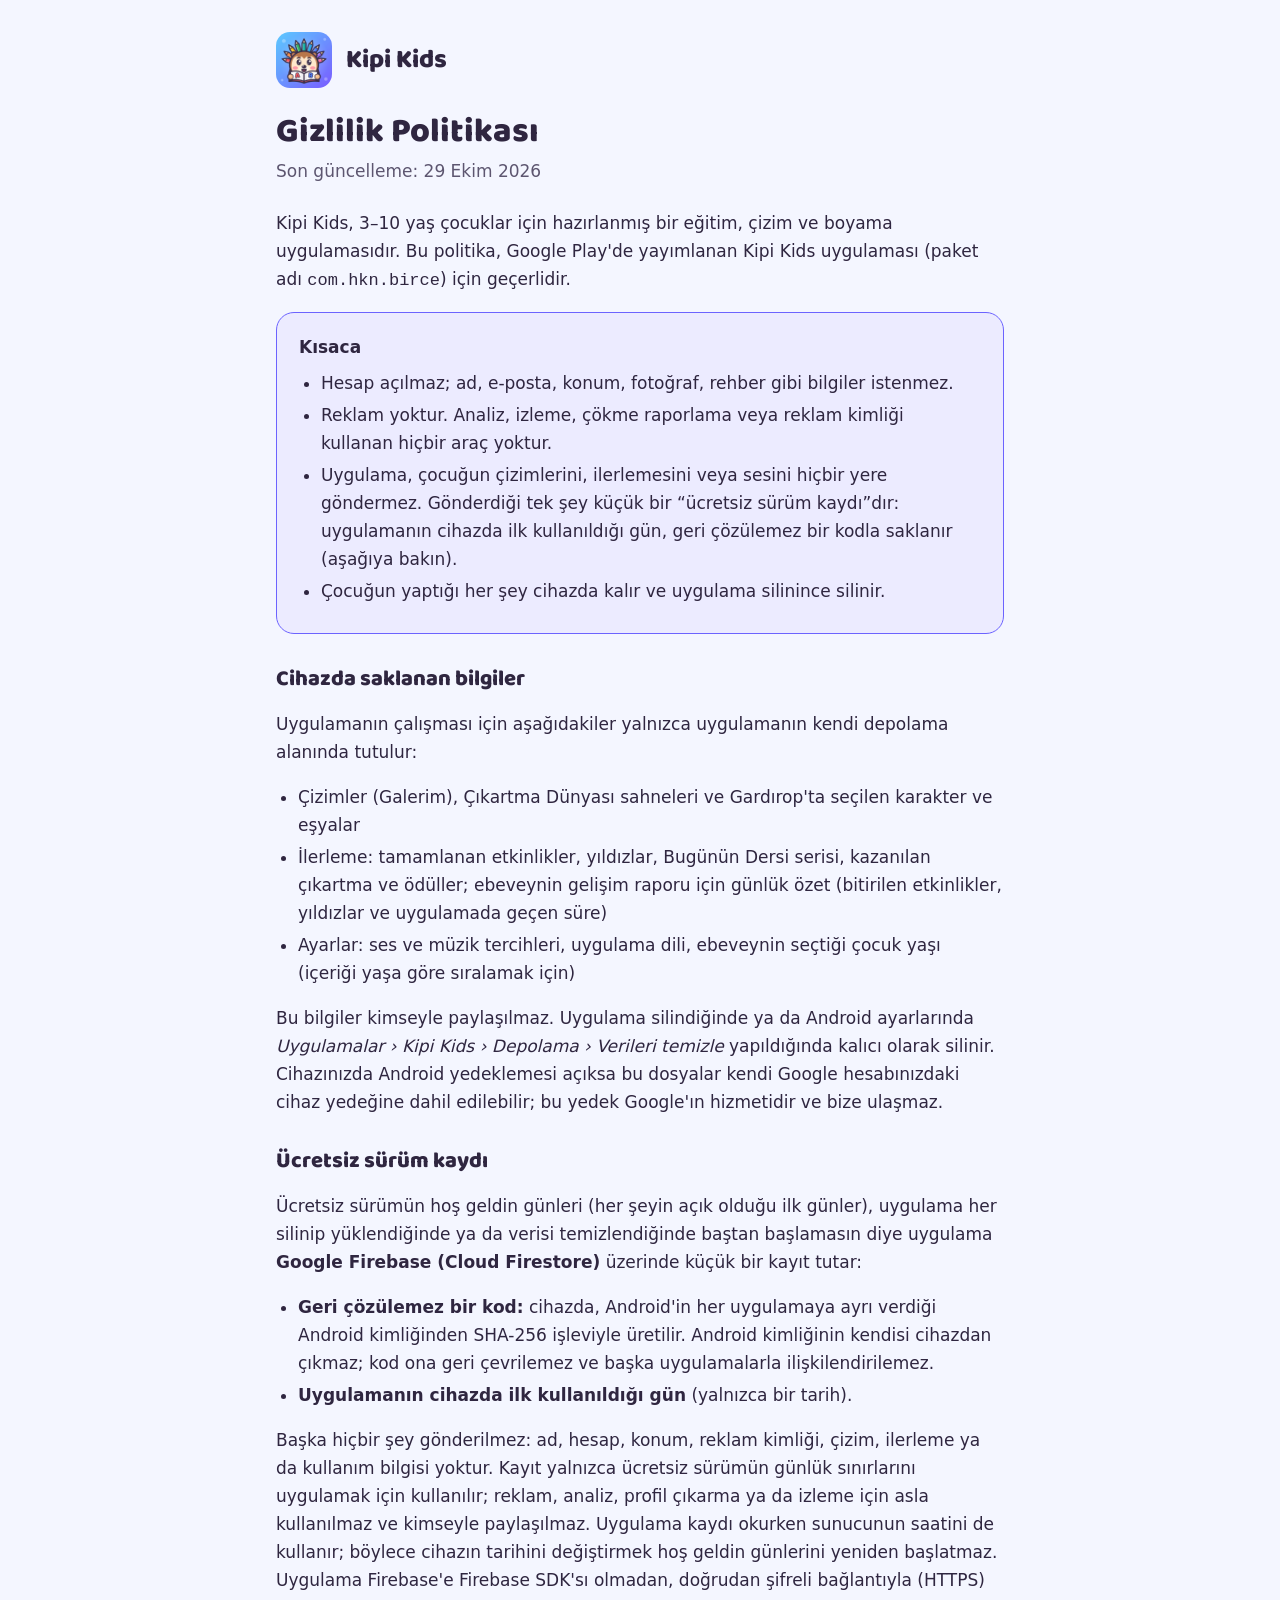
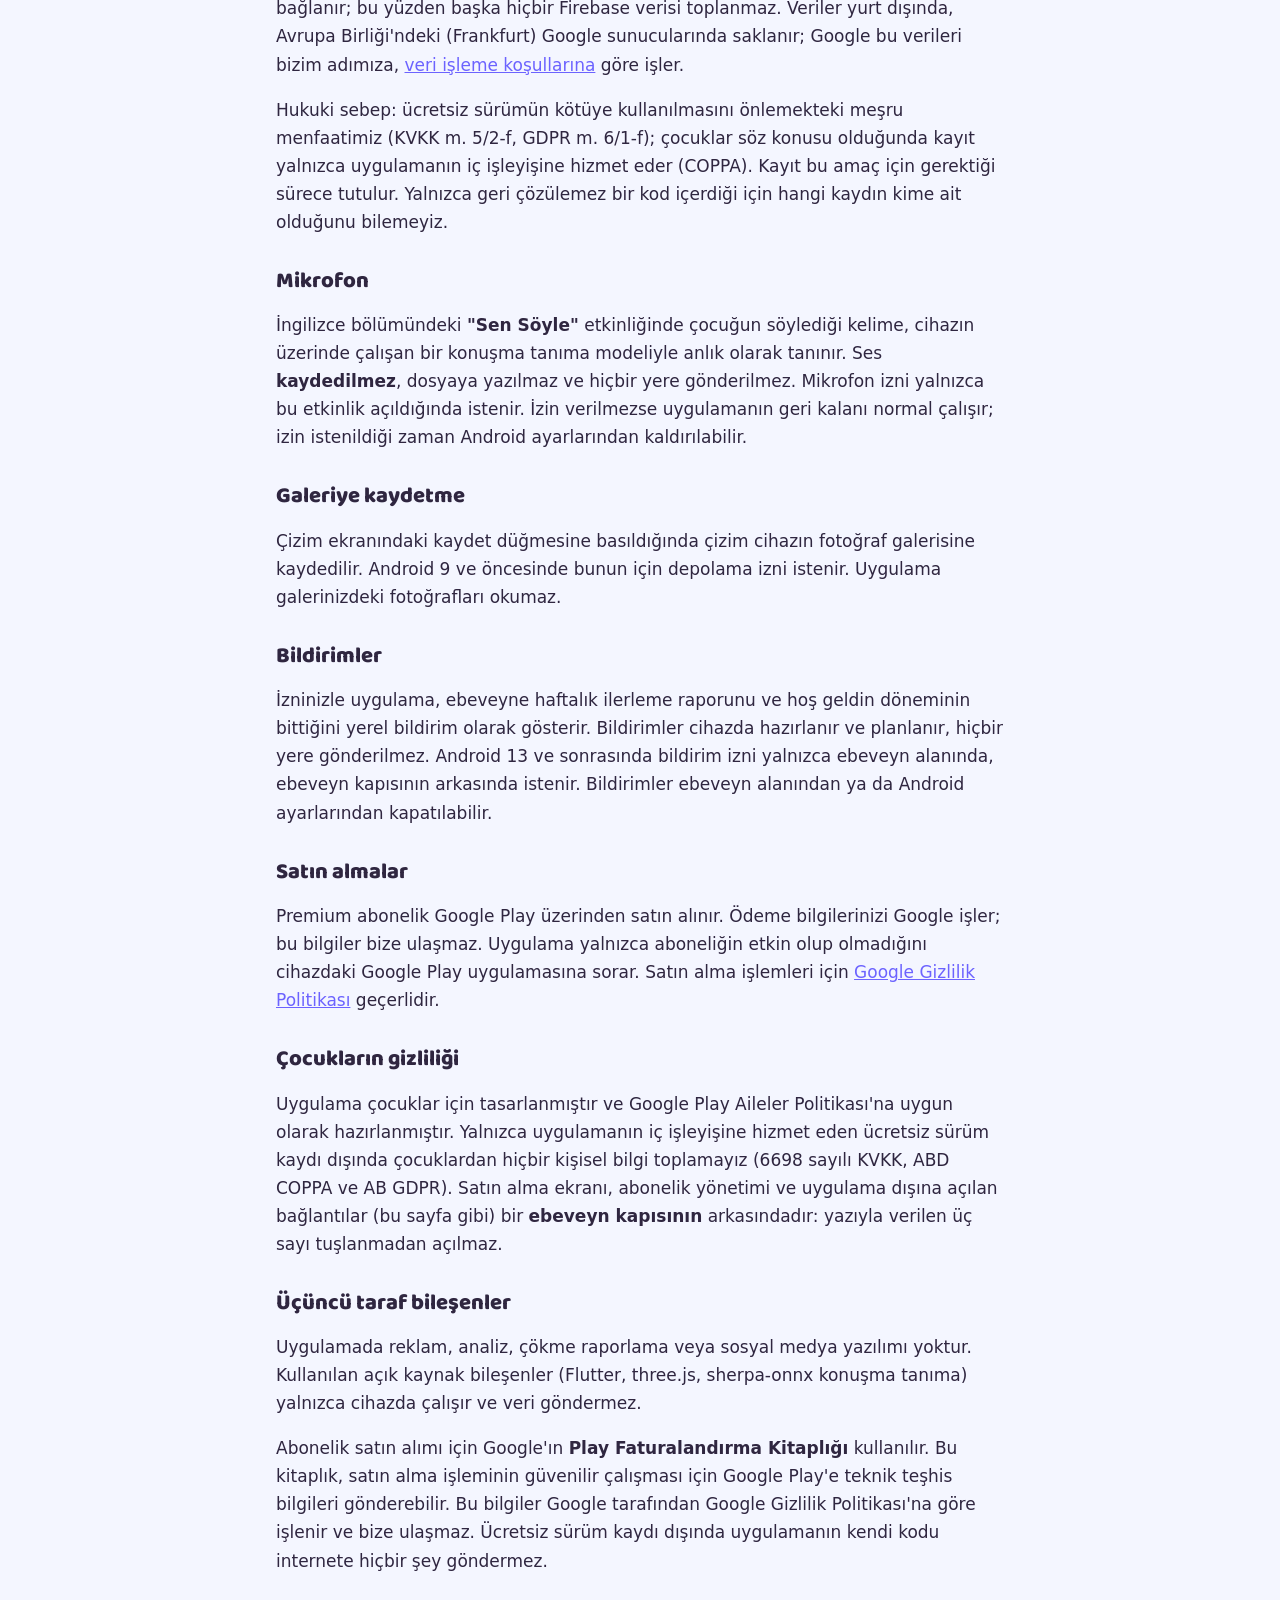
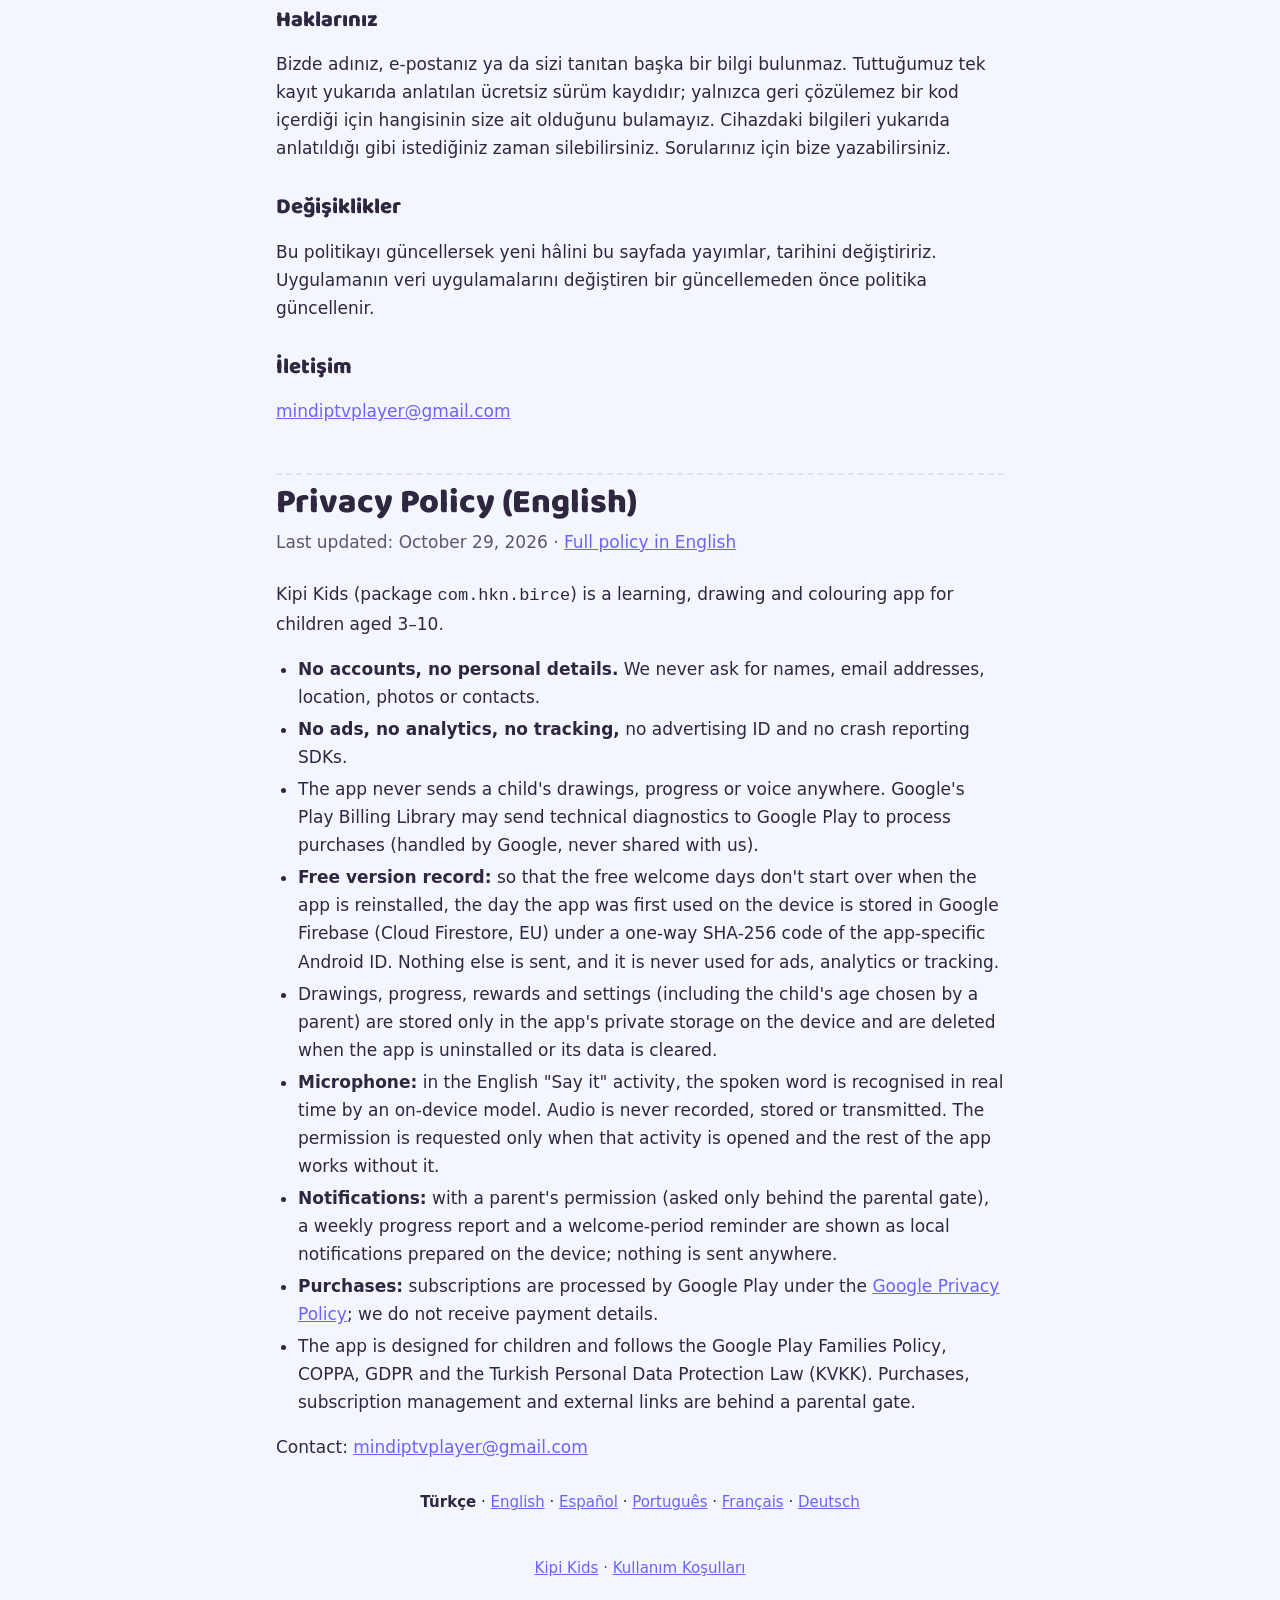
==== commit b3d4a54a: "Ücretsiz sürüm kaydı (Firebase, geri çözülemez cihaz kodu): 7 dilde gizlilik ve koşullar Co-Authored" ====
--- a/gizlilik/index.html
+++ b/gizlilik/index.html
@@ -4,7 +4,7 @@
 <meta charset="utf-8">
 <meta name="viewport" content="width=device-width, initial-scale=1">
 <title>Kipi Kids Gizlilik</title>
-<meta name="description" content="Kipi Kids çocuk uygulamasının gizlilik politikası: kişisel veri toplanmaz, reklam yoktur, her şey cihazda kalır.">
+<meta name="description" content="Kipi Kids çocuk uygulamasının gizlilik politikası: reklam yoktur, hesap ya da kişisel bilgi istenmez; çocuğun çizimleri ve ilerlemesi cihazda kalır.">
 <link rel="icon" href="../assets/favicon.png">
 <link rel="stylesheet" href="../assets/style.css">
 </head>
@@ -16,7 +16,7 @@
   </header>
 
   <h1>Gizlilik Politikası</h1>
-  <p class="updated">Son güncelleme: 28 Ekim 2026</p>
+  <p class="updated">Son güncelleme: 29 Ekim 2026</p>
 
   <p>Kipi Kids, 3–10 yaş çocuklar için hazırlanmış bir eğitim, çizim ve boyama uygulamasıdır. Bu politika,
   Google Play'de yayımlanan Kipi Kids uygulaması (paket adı <code>com.hkn.birce</code>) için geçerlidir.</p>
@@ -24,9 +24,11 @@
   <div class="card summary">
     <strong>Kısaca</strong>
     <ul>
-      <li>Hiçbir kişisel veri toplamıyoruz. Hesap açılmaz; ad, e-posta, konum, fotoğraf, rehber gibi bilgiler istenmez.</li>
+      <li>Hesap açılmaz; ad, e-posta, konum, fotoğraf, rehber gibi bilgiler istenmez.</li>
       <li>Reklam yoktur. Analiz, izleme, çökme raporlama veya reklam kimliği kullanan hiçbir araç yoktur.</li>
-      <li>Sunucumuz yoktur. Uygulama, çocuğun çizimlerini, ilerlemesini veya sesini hiçbir yere göndermez.</li>
+      <li>Uygulama, çocuğun çizimlerini, ilerlemesini veya sesini hiçbir yere göndermez. Gönderdiği tek şey küçük bir
+      “ücretsiz sürüm kaydı”dır: uygulamanın cihazda ilk kullanıldığı gün, geri çözülemez bir kodla saklanır
+      (aşağıya bakın).</li>
       <li>Çocuğun yaptığı her şey cihazda kalır ve uygulama silinince silinir.</li>
     </ul>
   </div>
@@ -43,6 +45,28 @@
   <em>Uygulamalar › Kipi Kids › Depolama › Verileri temizle</em> yapıldığında kalıcı olarak silinir.
   Cihazınızda Android yedeklemesi açıksa bu dosyalar kendi Google hesabınızdaki cihaz yedeğine dahil
   edilebilir; bu yedek Google'ın hizmetidir ve bize ulaşmaz.</p>
+
+  <h2>Ücretsiz sürüm kaydı</h2>
+  <p>Ücretsiz sürümün hoş geldin günleri (her şeyin açık olduğu ilk günler), uygulama her silinip yüklendiğinde ya
+  da verisi temizlendiğinde baştan başlamasın diye uygulama <strong>Google Firebase (Cloud Firestore)</strong>
+  üzerinde küçük bir kayıt tutar:</p>
+  <ul>
+    <li><strong>Geri çözülemez bir kod:</strong> cihazda, Android'in her uygulamaya ayrı verdiği Android kimliğinden
+    SHA-256 işleviyle üretilir. Android kimliğinin kendisi cihazdan çıkmaz; kod ona geri çevrilemez ve başka
+    uygulamalarla ilişkilendirilemez.</li>
+    <li><strong>Uygulamanın cihazda ilk kullanıldığı gün</strong> (yalnızca bir tarih).</li>
+  </ul>
+  <p>Başka hiçbir şey gönderilmez: ad, hesap, konum, reklam kimliği, çizim, ilerleme ya da kullanım bilgisi yoktur.
+  Kayıt yalnızca ücretsiz sürümün günlük sınırlarını uygulamak için kullanılır; reklam, analiz, profil çıkarma ya da
+  izleme için asla kullanılmaz ve kimseyle paylaşılmaz. Uygulama kaydı okurken sunucunun saatini de kullanır; böylece
+  cihazın tarihini değiştirmek hoş geldin günlerini yeniden başlatmaz. Uygulama Firebase'e Firebase SDK'sı olmadan,
+  doğrudan şifreli bağlantıyla (HTTPS) bağlanır; bu yüzden başka hiçbir Firebase verisi toplanmaz. Veriler yurt
+  dışında, Avrupa Birliği'ndeki (Frankfurt) Google sunucularında saklanır; Google bu verileri bizim adımıza,
+  <a href="https://firebase.google.com/terms/data-processing-terms" rel="noopener">veri işleme koşullarına</a> göre işler.</p>
+  <p>Hukuki sebep: ücretsiz sürümün kötüye kullanılmasını önlemekteki meşru menfaatimiz (KVKK m. 5/2-f, GDPR
+  m. 6/1-f); çocuklar söz konusu olduğunda kayıt yalnızca uygulamanın iç işleyişine hizmet eder (COPPA). Kayıt bu
+  amaç için gerektiği sürece tutulur. Yalnızca geri çözülemez bir kod içerdiği için hangi kaydın kime ait olduğunu
+  bilemeyiz.</p>
 
   <h2>Mikrofon</h2>
   <p>İngilizce bölümündeki <strong>"Sen Söyle"</strong> etkinliğinde çocuğun söylediği kelime, cihazın üzerinde
@@ -68,7 +92,8 @@
 
   <h2>Çocukların gizliliği</h2>
   <p>Uygulama çocuklar için tasarlanmıştır ve Google Play Aileler Politikası'na uygun olarak hazırlanmıştır.
-  Çocuklardan bilerek hiçbir kişisel bilgi toplamayız (6698 sayılı KVKK, ABD COPPA ve AB GDPR). Satın alma ekranı,
+  Yalnızca uygulamanın iç işleyişine hizmet eden ücretsiz sürüm kaydı dışında çocuklardan hiçbir kişisel bilgi
+  toplamayız (6698 sayılı KVKK, ABD COPPA ve AB GDPR). Satın alma ekranı,
   abonelik yönetimi ve uygulama dışına açılan bağlantılar (bu sayfa gibi) bir <strong>ebeveyn kapısının</strong>
   arkasındadır: yazıyla verilen üç sayı tuşlanmadan açılmaz.</p>
 
@@ -76,12 +101,13 @@
   <p>Uygulamada reklam, analiz, çökme raporlama veya sosyal medya yazılımı yoktur. Kullanılan açık kaynak
   bileşenler (Flutter, three.js, sherpa-onnx konuşma tanıma) yalnızca cihazda çalışır ve veri göndermez.</p>
   <p>Abonelik satın alımı için Google'ın <strong>Play Faturalandırma Kitaplığı</strong> kullanılır. Bu kitaplık,
-  satın alma işleminin güvenilir çalışması için Google Play'e teknik teşhis bilgileri gönderebilir; uygulamadaki
-  internet izni bu kitaplıktan gelir. Bu bilgiler Google tarafından Google Gizlilik Politikası'na göre işlenir ve
-  bize ulaşmaz. Uygulamanın kendi kodu internete hiçbir şey göndermez.</p>
+  satın alma işleminin güvenilir çalışması için Google Play'e teknik teşhis bilgileri gönderebilir. Bu bilgiler
+  Google tarafından Google Gizlilik Politikası'na göre işlenir ve bize ulaşmaz. Ücretsiz sürüm kaydı dışında
+  uygulamanın kendi kodu internete hiçbir şey göndermez.</p>
 
   <h2>Haklarınız</h2>
-  <p>Kişisel veri toplamadığımız için bizde silinecek, düzeltilecek ya da aktarılacak bir kaydınız bulunmaz.
+  <p>Bizde adınız, e-postanız ya da sizi tanıtan başka bir bilgi bulunmaz. Tuttuğumuz tek kayıt yukarıda anlatılan
+  ücretsiz sürüm kaydıdır; yalnızca geri çözülemez bir kod içerdiği için hangisinin size ait olduğunu bulamayız.
   Cihazdaki bilgileri yukarıda anlatıldığı gibi istediğiniz zaman silebilirsiniz. Sorularınız için bize
   yazabilirsiniz.</p>
 
@@ -94,16 +120,19 @@
 
   <section class="lang" lang="en">
     <h1>Privacy Policy (English)</h1>
-    <p class="updated">Last updated: October 28, 2026 · <a href="../en/privacy/">Full policy in English</a></p>
+    <p class="updated">Last updated: October 29, 2026 · <a href="../en/privacy/">Full policy in English</a></p>
     <p>Kipi Kids (package <code>com.hkn.birce</code>) is a learning, drawing and colouring app for children
     aged 3–10.</p>
     <ul>
-      <li><strong>No personal data is collected.</strong> There are no accounts and we never ask for names, email
-      addresses, location, photos or contacts.</li>
+      <li><strong>No accounts, no personal details.</strong> We never ask for names, email addresses, location,
+      photos or contacts.</li>
       <li><strong>No ads, no analytics, no tracking,</strong> no advertising ID and no crash reporting SDKs.</li>
-      <li>We run no servers. The app never sends a child's drawings, progress or voice anywhere. The Internet
-      permission in the app comes from Google's Play Billing Library, which may send technical diagnostics to
-      Google Play to process purchases (handled by Google, never shared with us).</li>
+      <li>The app never sends a child's drawings, progress or voice anywhere. Google's Play Billing Library may send
+      technical diagnostics to Google Play to process purchases (handled by Google, never shared with us).</li>
+      <li><strong>Free version record:</strong> so that the free welcome days don't start over when the app is
+      reinstalled, the day the app was first used on the device is stored in Google Firebase (Cloud Firestore, EU)
+      under a one-way SHA-256 code of the app-specific Android ID. Nothing else is sent, and it is never used for
+      ads, analytics or tracking.</li>
       <li>Drawings, progress, rewards and settings (including the child's age chosen by a parent) are stored only
       in the app's private storage on the device and are deleted when the app is uninstalled or its data is
       cleared.</li>
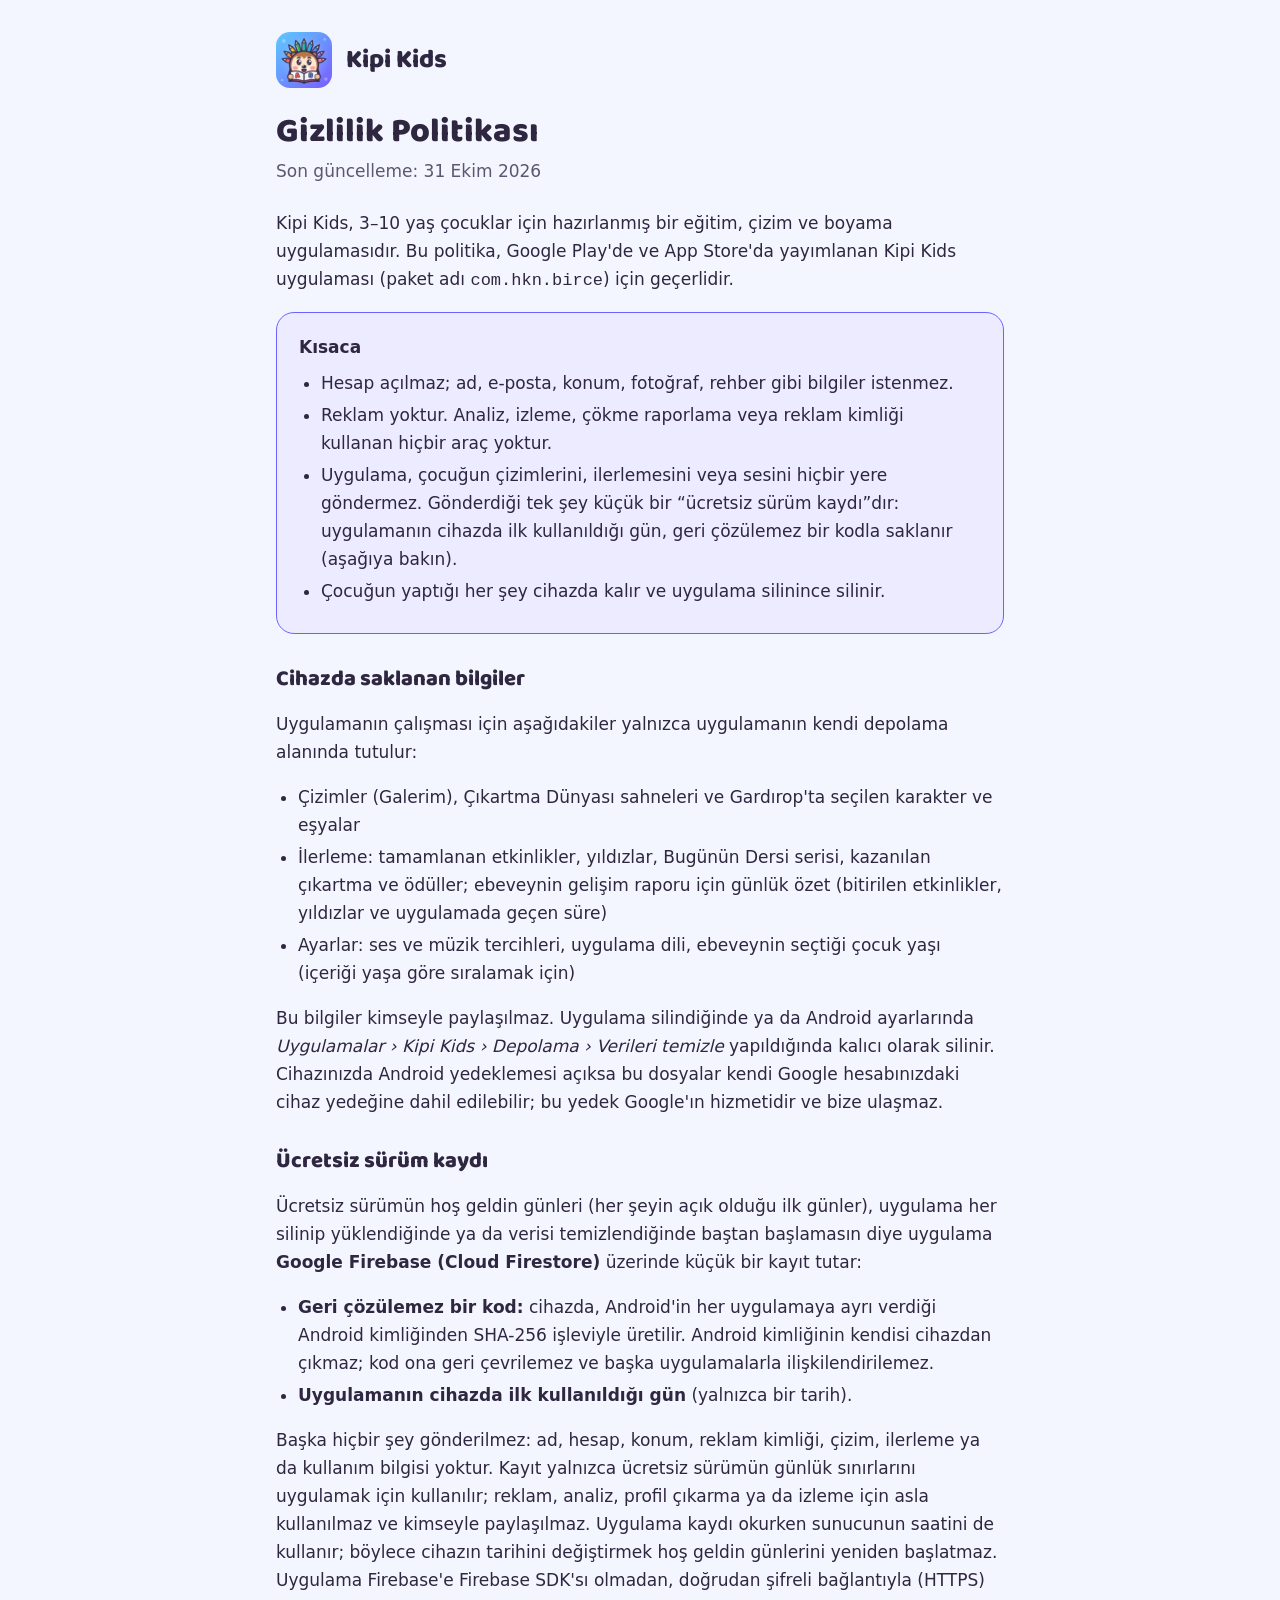
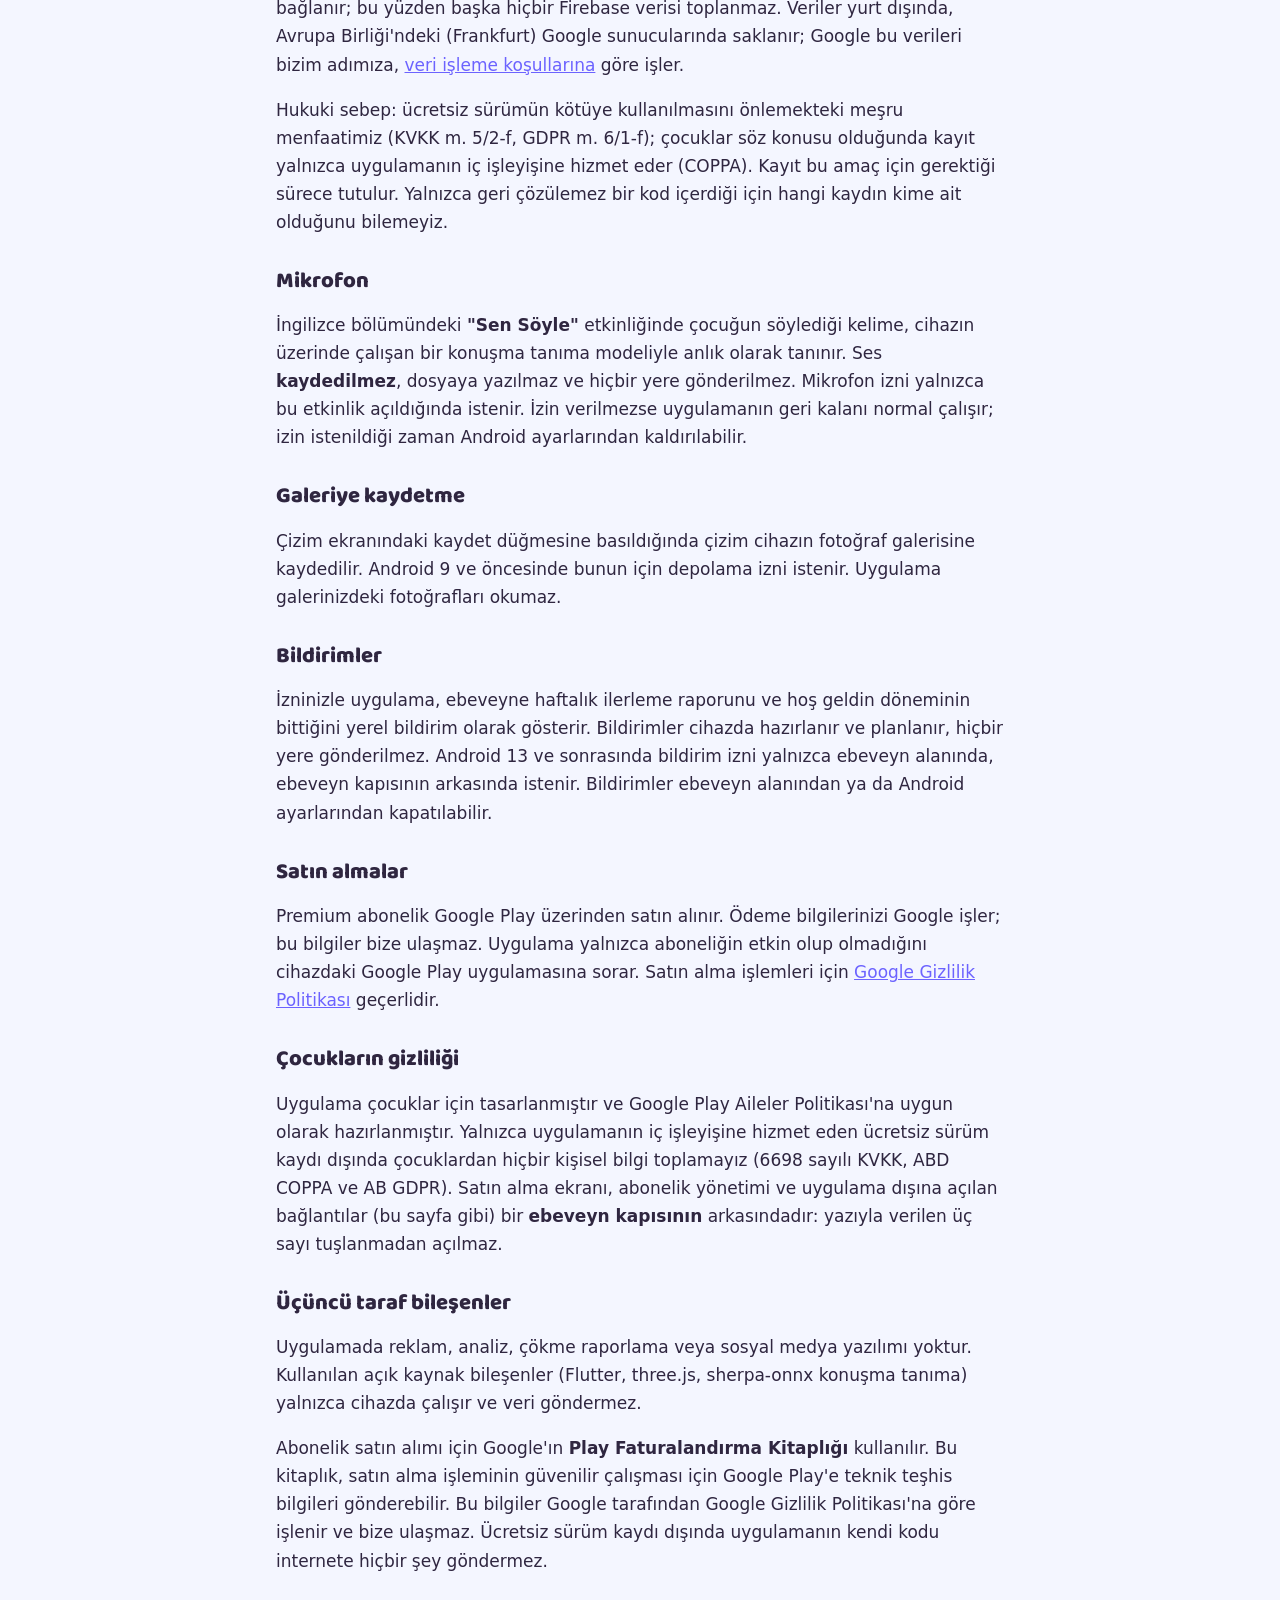
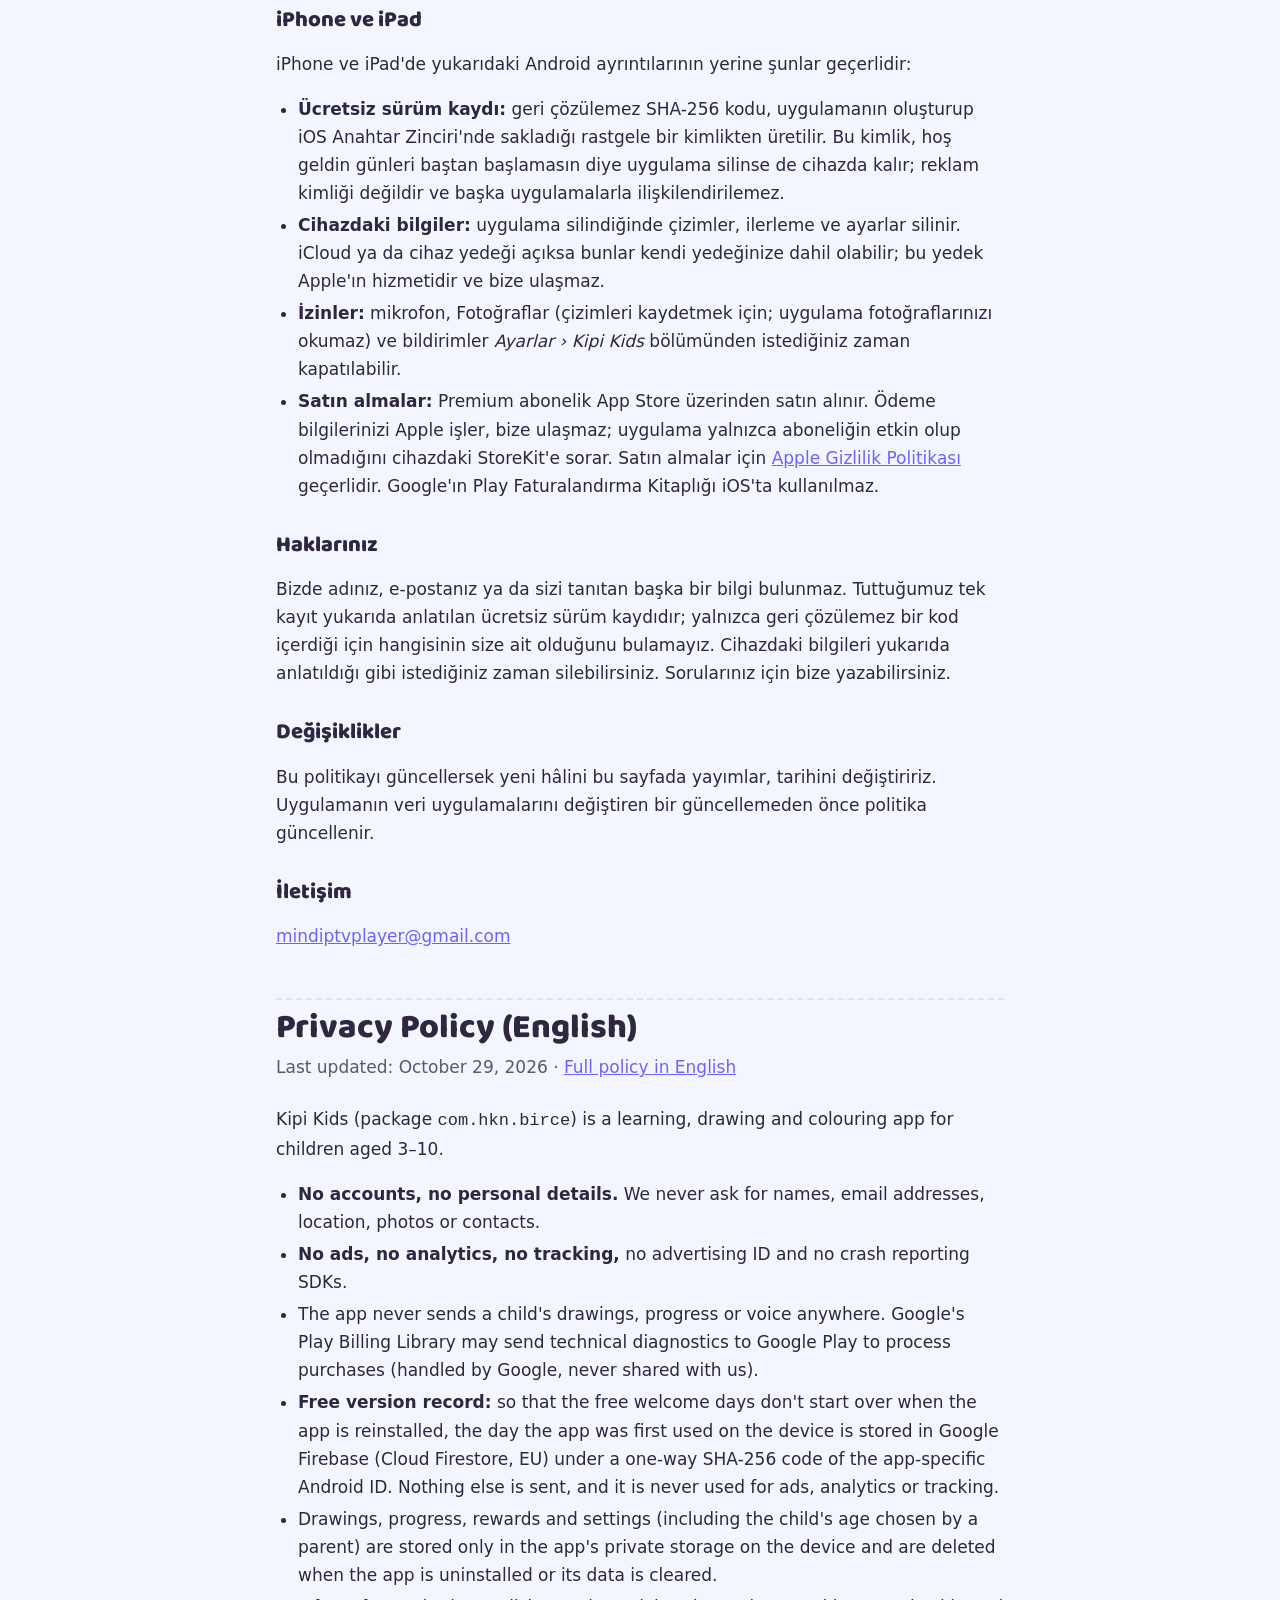
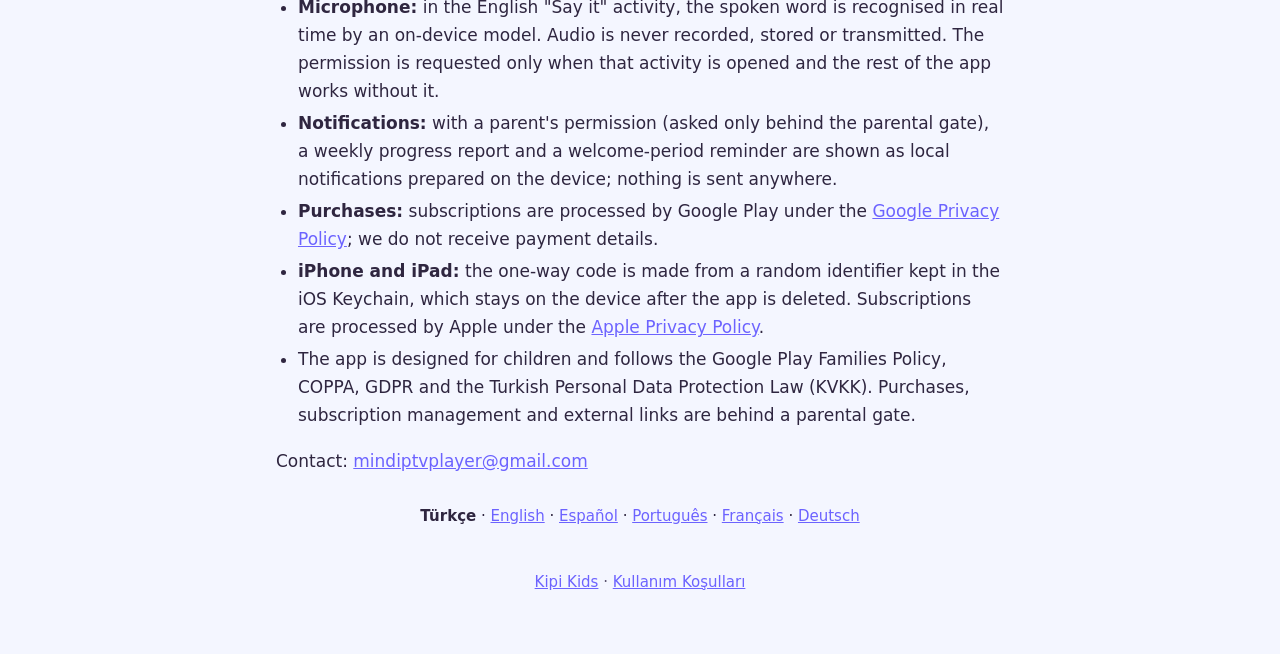
==== commit ce2ac60a: "iPhone ve iPad bölümü: 6 dilde gizlilik ve koşullar Co-Authored-By: Claude Opus 5.5 <noreply@anthrop" ====
--- a/gizlilik/index.html
+++ b/gizlilik/index.html
@@ -16,10 +16,10 @@
   </header>
 
   <h1>Gizlilik Politikası</h1>
-  <p class="updated">Son güncelleme: 29 Ekim 2026</p>
+  <p class="updated">Son güncelleme: 31 Ekim 2026</p>
 
   <p>Kipi Kids, 3–10 yaş çocuklar için hazırlanmış bir eğitim, çizim ve boyama uygulamasıdır. Bu politika,
-  Google Play'de yayımlanan Kipi Kids uygulaması (paket adı <code>com.hkn.birce</code>) için geçerlidir.</p>
+  Google Play'de ve App Store'da yayımlanan Kipi Kids uygulaması (paket adı <code>com.hkn.birce</code>) için geçerlidir.</p>
 
   <div class="card summary">
     <strong>Kısaca</strong>
@@ -105,6 +105,22 @@
   Google tarafından Google Gizlilik Politikası'na göre işlenir ve bize ulaşmaz. Ücretsiz sürüm kaydı dışında
   uygulamanın kendi kodu internete hiçbir şey göndermez.</p>
 
+  <h2>iPhone ve iPad</h2>
+  <p>iPhone ve iPad'de yukarıdaki Android ayrıntılarının yerine şunlar geçerlidir:</p>
+  <ul>
+    <li><strong>Ücretsiz sürüm kaydı:</strong> geri çözülemez SHA-256 kodu, uygulamanın oluşturup iOS Anahtar
+    Zinciri'nde sakladığı rastgele bir kimlikten üretilir. Bu kimlik, hoş geldin günleri baştan başlamasın diye
+    uygulama silinse de cihazda kalır; reklam kimliği değildir ve başka uygulamalarla ilişkilendirilemez.</li>
+    <li><strong>Cihazdaki bilgiler:</strong> uygulama silindiğinde çizimler, ilerleme ve ayarlar silinir. iCloud ya da
+    cihaz yedeği açıksa bunlar kendi yedeğinize dahil olabilir; bu yedek Apple'ın hizmetidir ve bize ulaşmaz.</li>
+    <li><strong>İzinler:</strong> mikrofon, Fotoğraflar (çizimleri kaydetmek için; uygulama fotoğraflarınızı okumaz) ve
+    bildirimler <em>Ayarlar › Kipi Kids</em> bölümünden istediğiniz zaman kapatılabilir.</li>
+    <li><strong>Satın almalar:</strong> Premium abonelik App Store üzerinden satın alınır. Ödeme bilgilerinizi Apple
+    işler, bize ulaşmaz; uygulama yalnızca aboneliğin etkin olup olmadığını cihazdaki StoreKit'e sorar. Satın almalar
+    için <a href="https://www.apple.com/legal/privacy/tr/" rel="noopener">Apple Gizlilik Politikası</a> geçerlidir.
+    Google'ın Play Faturalandırma Kitaplığı iOS'ta kullanılmaz.</li>
+  </ul>
+
   <h2>Haklarınız</h2>
   <p>Bizde adınız, e-postanız ya da sizi tanıtan başka bir bilgi bulunmaz. Tuttuğumuz tek kayıt yukarıda anlatılan
   ücretsiz sürüm kaydıdır; yalnızca geri çözülemez bir kod içerdiği için hangisinin size ait olduğunu bulamayız.
@@ -145,6 +161,9 @@
       <li><strong>Purchases:</strong> subscriptions are processed by Google Play under the
       <a href="https://policies.google.com/privacy" rel="noopener">Google Privacy Policy</a>; we do not receive
       payment details.</li>
+      <li><strong>iPhone and iPad:</strong> the one-way code is made from a random identifier kept in the iOS Keychain,
+      which stays on the device after the app is deleted. Subscriptions are processed by Apple under the
+      <a href="https://www.apple.com/legal/privacy/" rel="noopener">Apple Privacy Policy</a>.</li>
       <li>The app is designed for children and follows the Google Play Families Policy, COPPA, GDPR and the
       Turkish Personal Data Protection Law (KVKK). Purchases, subscription management and external links are
       behind a parental gate.</li>
